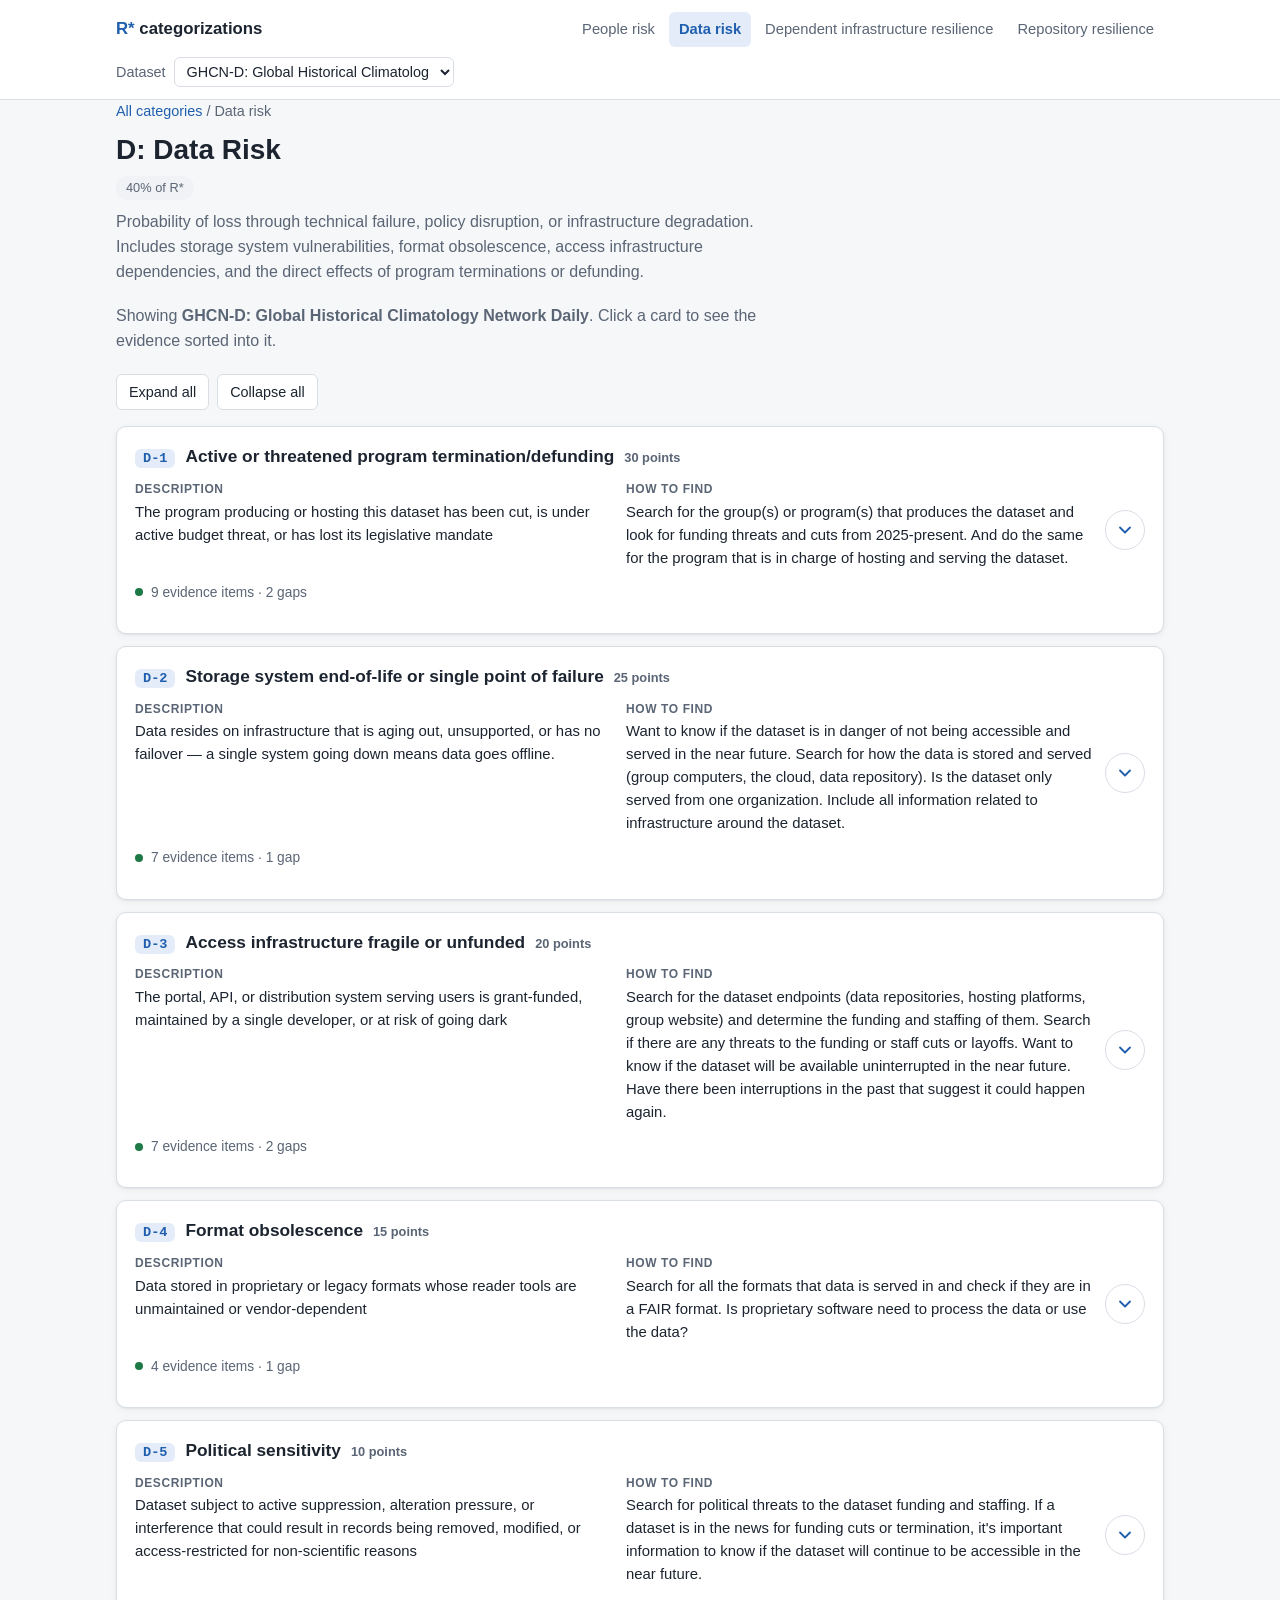
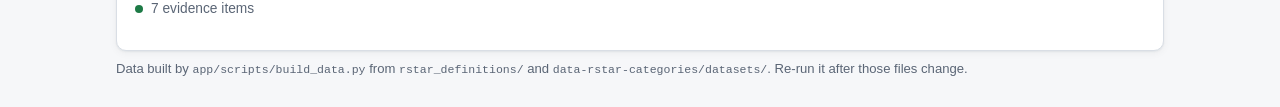
==== app/data-risk.html @ 4d4b2e19 "Add R* categorization viewer in app/ Static site with a landing page and one page per R* category. E" ====
<!doctype html>
<html lang="en">
<head>
  <meta charset="utf-8">
  <meta name="viewport" content="width=device-width, initial-scale=1">
  <title>Data risk · R* categorizations</title>
  <link rel="stylesheet" href="assets/styles.css">
</head>
<body data-page="category" data-category="data_risk">
  <a class="skip-link" href="#main">Skip to content</a>
  <header class="site-header" id="site-header"></header>
  <main id="main" class="container" tabindex="-1">
    <noscript><p class="notice">This page needs JavaScript to show the categorizations.</p></noscript>
  </main>
  <footer class="site-footer container">
    Data built by <code>app/scripts/build_data.py</code> from <code>rstar_definitions/</code> and
    <code>data-rstar-categories/datasets/</code>. Re-run it after those files change.
  </footer>
  <script src="data/rstar-data.js"></script>
  <script src="assets/app.js"></script>
</body>
</html>
---- app/assets/styles.css ----
/* R* categorization viewer. Light and dark themes follow the system setting. */

:root {
  --bg: #f6f7f9;
  --surface: #ffffff;
  --surface-2: #f0f2f5;
  --text: #1c2430;
  --muted: #5a6575;
  --border: #d9dee5;
  --accent: #1f5fae;
  --accent-soft: #e3ecf8;
  --focus: #1f5fae;
  --high: #1d7a46;
  --high-bg: #e2f3e9;
  --moderate: #8a5a00;
  --moderate-bg: #fbf0d9;
  --low: #a23a3a;
  --low-bg: #f9e3e3;
  --empty: #8a94a3;
  --shadow: 0 1px 2px rgba(20, 30, 45, 0.06), 0 2px 8px rgba(20, 30, 45, 0.05);
  --radius: 10px;
  --font: -apple-system, BlinkMacSystemFont, "Segoe UI", Roboto, "Helvetica Neue", Arial, sans-serif;
  --mono: ui-monospace, SFMono-Regular, Menlo, Consolas, monospace;
  color-scheme: light dark;
}

@media (prefers-color-scheme: dark) {
  :root {
    --bg: #12161c;
    --surface: #1b2129;
    --surface-2: #232a34;
    --text: #e6eaf0;
    --muted: #a2acba;
    --border: #333c48;
    --accent: #7fb0ec;
    --accent-soft: #22324a;
    --focus: #9cc3f5;
    --high: #7fd3a0;
    --high-bg: #1d3528;
    --moderate: #f0c470;
    --moderate-bg: #3a2f17;
    --low: #f0a0a0;
    --low-bg: #3e2224;
    --empty: #7d8796;
    --shadow: none;
  }
}

* { box-sizing: border-box; }

html { -webkit-text-size-adjust: 100%; }

body {
  margin: 0;
  background: var(--bg);
  color: var(--text);
  font: 16px/1.55 var(--font);
}

a { color: var(--accent); }
code { font-family: var(--mono); font-size: 0.88em; }

:focus-visible { outline: 3px solid var(--focus); outline-offset: 2px; border-radius: 4px; }

.container { max-width: 1080px; margin: 0 auto; padding: 0 16px; }

.skip-link { position: absolute; left: -999px; top: 8px; background: var(--surface); padding: 8px 12px; z-index: 10; }
.skip-link:focus { left: 8px; }

/* Header ------------------------------------------------------------ */
.site-header { background: var(--surface); border-bottom: 1px solid var(--border); }
.site-header .container { display: flex; flex-wrap: wrap; align-items: center; gap: 10px 20px; padding-top: 12px; padding-bottom: 12px; }
.brand { font-weight: 700; font-size: 1.05rem; color: var(--text); text-decoration: none; margin-right: auto; }
.brand span { color: var(--accent); }
.cat-nav { display: flex; flex-wrap: wrap; gap: 4px; }
.cat-nav a { text-decoration: none; color: var(--muted); padding: 6px 10px; border-radius: 6px; font-size: 0.92rem; }
.cat-nav a:hover { background: var(--surface-2); color: var(--text); }
.cat-nav a[aria-current="page"] { background: var(--accent-soft); color: var(--accent); font-weight: 600; }
.dataset-picker { display: flex; align-items: center; gap: 8px; font-size: 0.9rem; color: var(--muted); }
.dataset-picker select { font: inherit; color: var(--text); background: var(--surface); border: 1px solid var(--border); border-radius: 6px; padding: 5px 8px; max-width: 280px; }

main { padding-top: 24px; padding-bottom: 32px; }
main:focus { outline: none; }

h1 { font-size: 1.75rem; line-height: 1.25; margin: 0 0 8px; }
h2 { font-size: 1.2rem; margin: 0 0 8px; }
.lede { color: var(--muted); max-width: 72ch; margin: 0 0 20px; }

.notice { background: var(--moderate-bg); color: var(--text); border: 1px solid var(--border); padding: 12px 16px; border-radius: var(--radius); }

.breadcrumb { font-size: 0.9rem; margin-bottom: 10px; color: var(--muted); }
.breadcrumb a { text-decoration: none; }

/* Dataset strip ------------------------------------------------------ */
.dataset-strip { background: var(--surface); border: 1px solid var(--border); border-radius: var(--radius); padding: 14px 18px; margin-bottom: 24px; box-shadow: var(--shadow); }
.dataset-strip h2 { margin-bottom: 6px; }
.dataset-strip dl { display: grid; grid-template-columns: repeat(auto-fit, minmax(200px, 1fr)); gap: 8px 20px; margin: 0; }
.dataset-strip dt { font-size: 0.78rem; text-transform: uppercase; letter-spacing: 0.04em; color: var(--muted); }
.dataset-strip dd { margin: 0; font-size: 0.93rem; }

/* Landing: category grid --------------------------------------------- */
.cat-grid { display: grid; grid-template-columns: repeat(auto-fit, minmax(300px, 1fr)); gap: 16px; }
.cat-card { display: flex; flex-direction: column; background: var(--surface); border: 1px solid var(--border); border-radius: var(--radius); padding: 18px; box-shadow: var(--shadow); }
.cat-card h2 a { color: var(--text); text-decoration: none; }
.cat-card h2 a:hover { color: var(--accent); }
.cat-card p { margin: 0 0 14px; color: var(--muted); font-size: 0.94rem; }
.weight { display: inline-block; font-size: 0.8rem; color: var(--muted); background: var(--surface-2); border-radius: 999px; padding: 2px 10px; margin-bottom: 10px; }
.chips { display: flex; flex-wrap: wrap; gap: 6px; margin: auto 0 14px; padding: 0; list-style: none; }
.chip { display: inline-flex; align-items: center; gap: 6px; font: 600 0.8rem var(--mono); text-decoration: none; color: var(--text); border: 1px solid var(--border); border-radius: 6px; padding: 3px 8px; background: var(--surface-2); }
.chip:hover { border-color: var(--accent); }
.dot { width: 8px; height: 8px; border-radius: 50%; display: inline-block; flex: none; }
.dot.filled { background: var(--high); }
.dot.thin { background: var(--moderate); }
.dot.empty { background: transparent; border: 1.5px solid var(--empty); }
.dot.none { background: var(--empty); opacity: 0.4; }
.cat-link { align-self: flex-start; font-weight: 600; text-decoration: none; }
.cat-link:hover { text-decoration: underline; }
.legend { display: flex; flex-wrap: wrap; gap: 14px; font-size: 0.85rem; color: var(--muted); margin: 18px 0 0; }
.legend span { display: inline-flex; align-items: center; gap: 6px; }

/* Category page ------------------------------------------------------- */
.toolbar { display: flex; flex-wrap: wrap; gap: 8px; align-items: center; margin: 0 0 16px; }
.btn { font: inherit; font-size: 0.9rem; color: var(--text); background: var(--surface); border: 1px solid var(--border); border-radius: 6px; padding: 6px 12px; cursor: pointer; }
.btn:hover { border-color: var(--accent); color: var(--accent); }

.sub-list { display: flex; flex-direction: column; gap: 12px; margin: 0; padding: 0; list-style: none; }
.sub-card { background: var(--surface); border: 1px solid var(--border); border-radius: var(--radius); box-shadow: var(--shadow); scroll-margin-top: 16px; }
.sub-card.is-open { border-color: var(--accent); }

.sub-head { display: grid; grid-template-columns: 1fr auto; gap: 12px; padding: 16px 18px; cursor: pointer; }
.sub-head:hover { background: var(--surface-2); border-radius: var(--radius); }
.sub-card.is-open .sub-head:hover { border-radius: var(--radius) var(--radius) 0 0; }
.sub-titleline { display: flex; flex-wrap: wrap; align-items: baseline; gap: 6px 10px; margin: 0 0 10px; font-size: 1.08rem; }
.sub-id { font: 700 0.85rem var(--mono); color: var(--accent); background: var(--accent-soft); border-radius: 6px; padding: 2px 8px; }
.sub-title { font-weight: 650; }
.points { font-size: 0.8rem; color: var(--muted); }
.sub-text { display: grid; grid-template-columns: 1fr 1fr; gap: 14px 24px; }
.sub-text h3 { margin: 0 0 2px; font-size: 0.75rem; text-transform: uppercase; letter-spacing: 0.05em; color: var(--muted); }
.sub-text p { margin: 0; font-size: 0.93rem; }
.coverage { display: flex; align-items: center; gap: 8px; margin-top: 12px; font-size: 0.86rem; color: var(--muted); }

.toggle { align-self: center; display: inline-flex; align-items: center; justify-content: center; width: 40px; height: 40px; border-radius: 50%; border: 1px solid var(--border); background: var(--surface); color: var(--accent); cursor: pointer; }
.toggle:hover { background: var(--accent-soft); }
.toggle svg { width: 20px; height: 20px; transition: transform 0.2s ease; }
.toggle[aria-expanded="true"] svg { transform: rotate(180deg); }

/* Panel with the categorization HTML -------------------------------- */
.sub-panel { border-top: 1px solid var(--border); padding: 14px 18px 18px; background: var(--surface); border-radius: 0 0 var(--radius) var(--radius); }
.sub-panel h3 { margin: 10px 0 8px; font-size: 0.85rem; text-transform: uppercase; letter-spacing: 0.05em; color: var(--muted); }
.sub-panel h3:first-child { margin-top: 0; }
.sub-panel ul { margin: 0; padding-left: 0; list-style: none; }
.sub-panel ul.evidence li { position: relative; padding: 10px 12px 10px 14px; margin-bottom: 8px; background: var(--surface-2); border-radius: 8px; border-left: 4px solid var(--border); max-width: 90ch; }
.sub-panel ul.evidence li[data-confidence="high"] { border-left-color: var(--high); }
.sub-panel ul.evidence li[data-confidence="moderate"] { border-left-color: var(--moderate); }
.sub-panel ul.evidence li[data-confidence="low"] { border-left-color: var(--low); }
.sub-panel ul.gaps li { padding: 4px 0 4px 22px; position: relative; max-width: 90ch; color: var(--muted); }
.sub-panel ul.gaps li::before { content: "?"; position: absolute; left: 0; top: 4px; width: 16px; height: 16px; border-radius: 50%; border: 1.5px solid var(--empty); font: 700 0.7rem/13px var(--font); text-align: center; color: var(--empty); }
.item-meta { display: flex; flex-wrap: wrap; gap: 6px; margin-top: 6px; }
.badge { font-size: 0.74rem; font-weight: 600; border-radius: 999px; padding: 1px 8px; }
.badge.high { color: var(--high); background: var(--high-bg); }
.badge.moderate { color: var(--moderate); background: var(--moderate-bg); }
.badge.low { color: var(--low); background: var(--low-bg); }
.src-tag { font: 0.74rem var(--mono); color: var(--muted); border: 1px solid var(--border); border-radius: 999px; padding: 0 8px; }
.panel-empty { margin: 0; color: var(--muted); font-style: italic; }

.site-footer { color: var(--muted); font-size: 0.82rem; padding-top: 8px; padding-bottom: 28px; }

@media (max-width: 700px) {
  h1 { font-size: 1.45rem; }
  .sub-text { grid-template-columns: 1fr; }
  .sub-head { padding: 14px; }
  .toggle { align-self: start; }
  .sub-panel { padding: 12px 14px 16px; }
  .brand { margin-right: 0; width: 100%; }
}

@media (prefers-reduced-motion: reduce) {
  .toggle svg { transition: none; }
}

.sr-only { position: absolute; width: 1px; height: 1px; padding: 0; margin: -1px; overflow: hidden; clip: rect(0 0 0 0); white-space: nowrap; border: 0; }
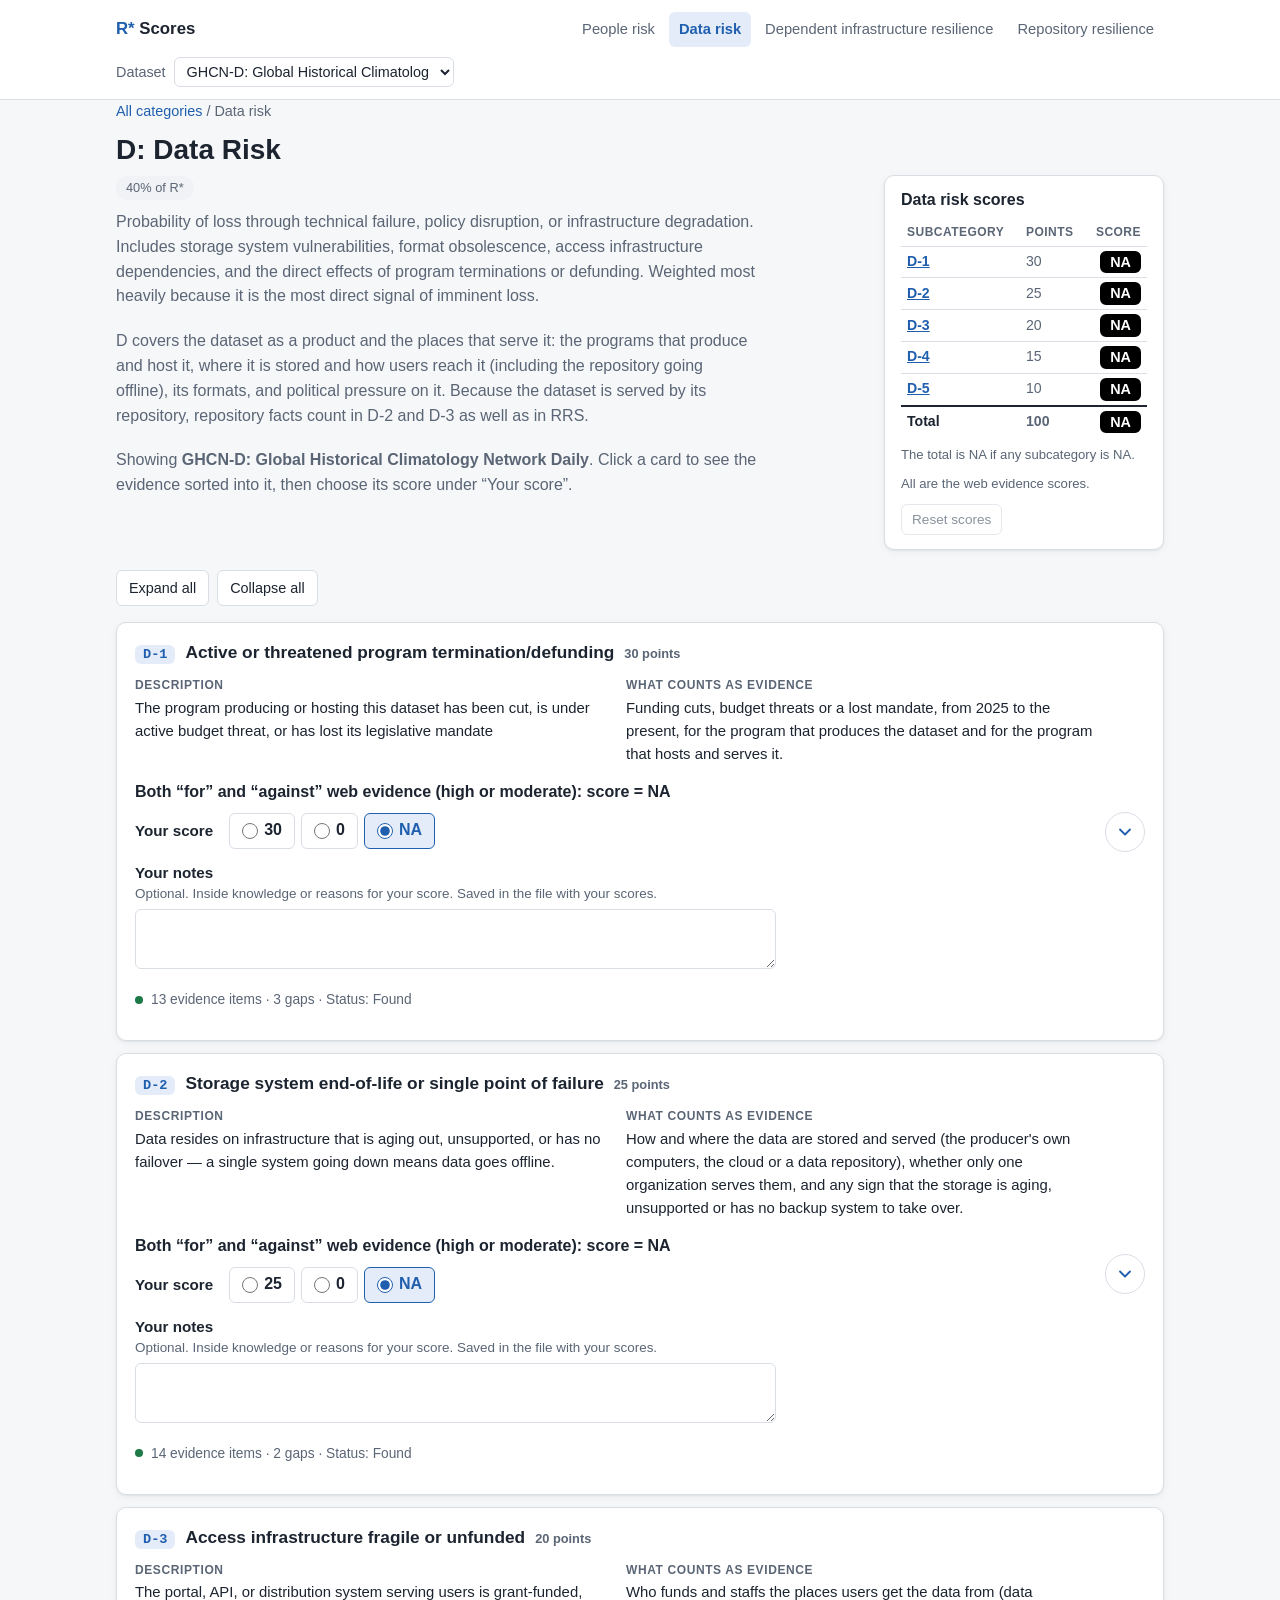
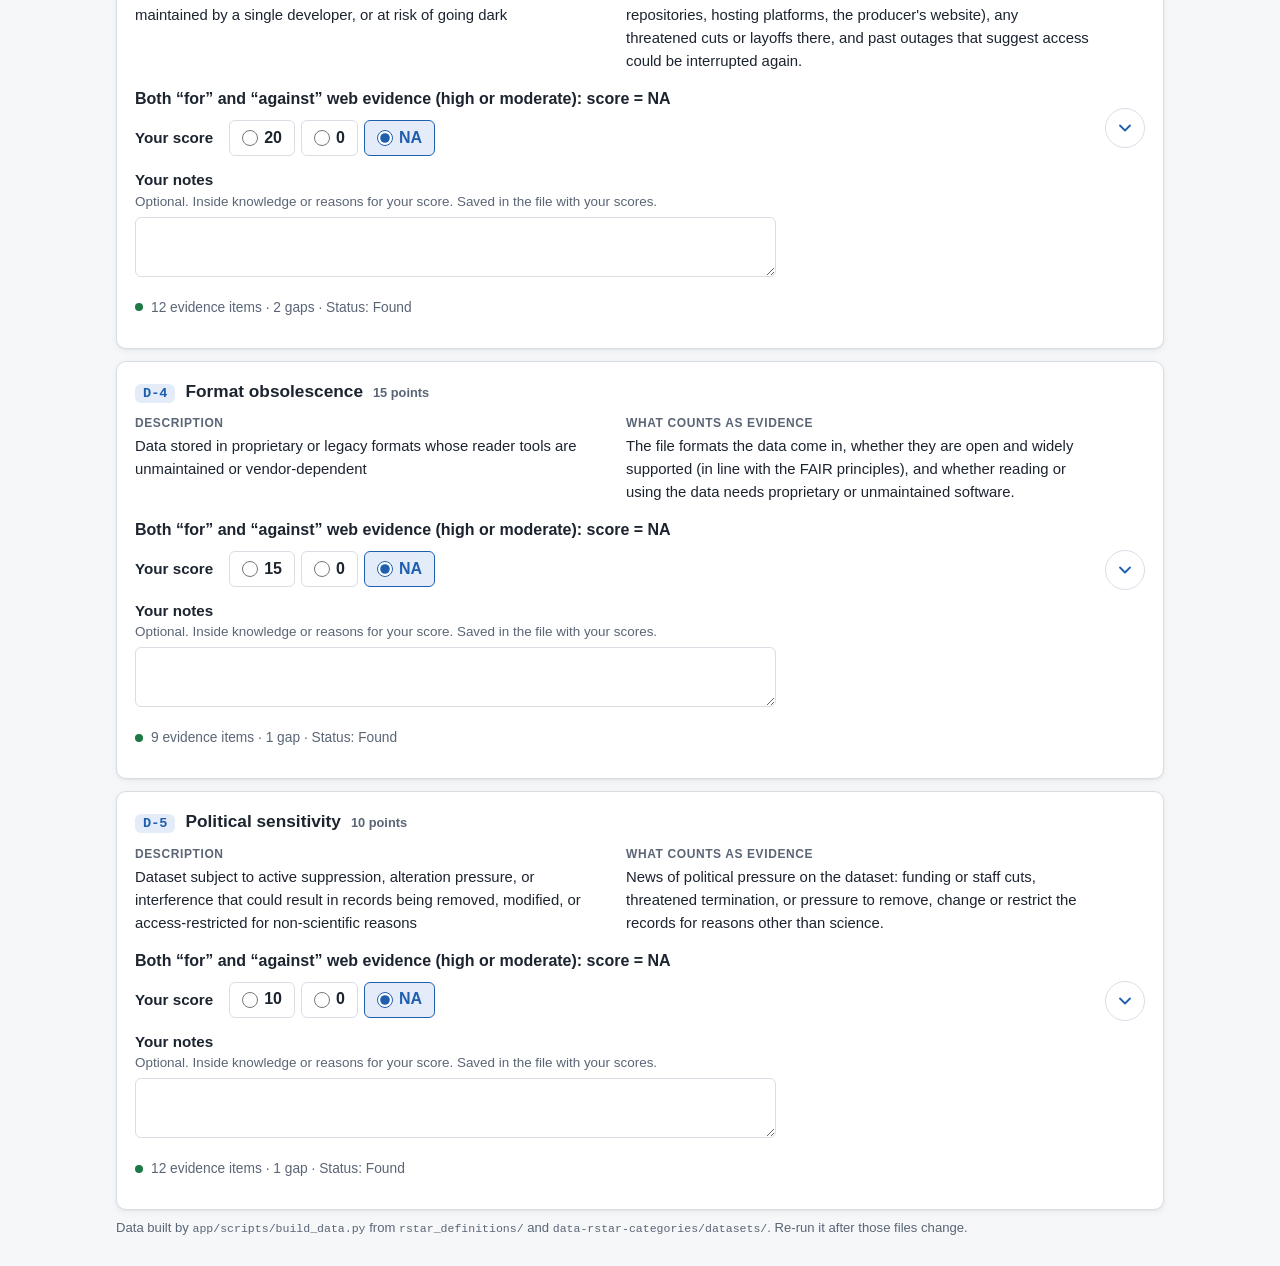
==== commit 021a35a9: "Rename the site R* Scores and give each page its own reset The site title, header and page titles re" ====
--- a/app/data-risk.html
+++ b/app/data-risk.html
@@ -3,14 +3,14 @@
 <head>
   <meta charset="utf-8">
   <meta name="viewport" content="width=device-width, initial-scale=1">
-  <title>Data risk · R* categorizations</title>
+  <title>Data risk · R* Scores</title>
   <link rel="stylesheet" href="assets/styles.css">
 </head>
 <body data-page="category" data-category="data_risk">
   <a class="skip-link" href="#main">Skip to content</a>
   <header class="site-header" id="site-header"></header>
   <main id="main" class="container" tabindex="-1">
-    <noscript><p class="notice">This page needs JavaScript to show the categorizations.</p></noscript>
+    <noscript><p class="notice">This page needs JavaScript to show the R* scores.</p></noscript>
   </main>
   <footer class="site-footer container">
     Data built by <code>app/scripts/build_data.py</code> from <code>rstar_definitions/</code> and
--- a/app/assets/styles.css
+++ b/app/assets/styles.css
@@ -17,6 +17,14 @@
   --low: #a23a3a;
   --low-bg: #f9e3e3;
   --empty: #8a94a3;
+  --evidence-bg: #f6faff;
+  --against: #6b3fa0;
+  --against-bg: #efe7f8;
+  --na-bg: #000000;
+  --na-text: #ffffff;
+  --na-border: #000000;
+  --score-bg: #1f5fae;
+  --score-text: #ffffff;
   --shadow: 0 1px 2px rgba(20, 30, 45, 0.06), 0 2px 8px rgba(20, 30, 45, 0.05);
   --radius: 10px;
   --font: -apple-system, BlinkMacSystemFont, "Segoe UI", Roboto, "Helvetica Neue", Arial, sans-serif;
@@ -42,6 +50,14 @@
     --low: #f0a0a0;
     --low-bg: #3e2224;
     --empty: #7d8796;
+    --evidence-bg: #1e2633;
+    --against: #c9a8f0;
+    --against-bg: #2f2540;
+    --na-bg: #000000;
+    --na-text: #ffffff;
+    --na-border: #e6eaf0;
+    --score-bg: #7fb0ec;
+    --score-text: #0b1420;
     --shadow: none;
   }
 }
@@ -149,7 +165,7 @@
 .sub-panel h3 { margin: 10px 0 8px; font-size: 0.85rem; text-transform: uppercase; letter-spacing: 0.05em; color: var(--muted); }
 .sub-panel h3:first-child { margin-top: 0; }
 .sub-panel ul { margin: 0; padding-left: 0; list-style: none; }
-.sub-panel ul.evidence li { position: relative; padding: 10px 12px 10px 14px; margin-bottom: 8px; background: var(--surface-2); border-radius: 8px; border-left: 4px solid var(--border); max-width: 90ch; }
+.sub-panel ul.evidence li { position: relative; padding: 10px 12px 10px 14px; margin-bottom: 8px; background: var(--evidence-bg); border-radius: 8px; border-left: 4px solid var(--border); max-width: 90ch; }
 .sub-panel ul.evidence li[data-confidence="high"] { border-left-color: var(--high); }
 .sub-panel ul.evidence li[data-confidence="moderate"] { border-left-color: var(--moderate); }
 .sub-panel ul.evidence li[data-confidence="low"] { border-left-color: var(--low); }
@@ -160,22 +176,124 @@
 .badge.high { color: var(--high); background: var(--high-bg); }
 .badge.moderate { color: var(--moderate); background: var(--moderate-bg); }
 .badge.low { color: var(--low); background: var(--low-bg); }
-.src-tag { font: 0.74rem var(--mono); color: var(--muted); border: 1px solid var(--border); border-radius: 999px; padding: 0 8px; }
+.stance { font-size: 0.74rem; font-weight: 700; border-radius: 999px; padding: 0 8px; border: 1px solid currentColor; }
+.stance.for { color: var(--accent); background: var(--accent-soft); }
+.stance.against { color: var(--against); background: var(--against-bg); }
+.stance.context { color: var(--muted); background: var(--surface-2); }
+.stance-summary { margin: 0 0 8px; font-size: 0.85rem; color: var(--muted); max-width: 90ch; }
 .panel-empty { margin: 0; color: var(--muted); font-style: italic; }
+
+/* Key: tags and scoring ------------------------------------------- */
+.key { background: var(--surface); border: 1px solid var(--border); border-radius: var(--radius); padding: 14px 18px; margin-bottom: 24px; box-shadow: var(--shadow); }
+.key-grid { display: grid; grid-template-columns: 3fr 2fr; gap: 16px 24px; align-items: start; }
+.key-table, .score-table { width: 100%; border-collapse: collapse; font-size: 0.88rem; }
+.key-table caption, .score-table caption { text-align: left; font-weight: 650; margin-bottom: 6px; }
+.key-table th, .key-table td, .score-table th, .score-table td { text-align: left; vertical-align: top; padding: 6px 8px; border-top: 1px solid var(--border); }
+.key-table thead th, .score-table thead th { font-size: 0.75rem; text-transform: uppercase; letter-spacing: 0.04em; color: var(--muted); border-top: none; }
+.key-table tbody th { font-weight: 650; white-space: nowrap; }
+.key-note { margin: 12px 0 0; font-size: 0.88rem; color: var(--muted); max-width: 90ch; }
+
+.same-org { margin: 12px 0 0; padding: 8px 12px; border-left: 4px solid var(--accent); background: var(--accent-soft); border-radius: 6px; font-size: 0.95rem; }
+
+/* Scores ------------------------------------------------------------ */
+.score-value { display: inline-block; min-width: 2.6em; text-align: center; font: 700 1.25rem/1.3 var(--font); border-radius: 6px; padding: 2px 10px; border: 2px solid transparent; }
+.score-value.num { background: var(--score-bg); color: var(--score-text); }
+.score-value.na { background: var(--na-bg); color: var(--na-text); border-color: var(--na-border); }
+.score-value.big { font-size: 1.75rem; }
+.score-value.small { font-size: 0.9rem; min-width: 2.4em; padding: 0 8px; }
+.score-panel { background: var(--surface); border: 1px solid var(--border); border-radius: var(--radius); padding: 14px 18px; margin-bottom: 24px; box-shadow: var(--shadow); }
+.score-intro { margin: 0 0 12px; color: var(--muted); font-size: 0.93rem; }
+.score-row { display: grid; grid-template-columns: repeat(auto-fit, minmax(min(100%, 160px), 1fr)); gap: 12px; margin-bottom: 12px; }
+.score-tile { display: flex; flex-direction: column; align-items: flex-start; gap: 6px; padding: 10px 12px; border: 1px solid var(--border); border-radius: 8px; background: var(--surface-2); }
+.score-tile.total { border-color: var(--text); }
+.score-label { font-weight: 650; font-size: 0.92rem; }
+.score-note { font-size: 0.8rem; color: var(--muted); }
+.details-toggle { display: inline-flex; align-items: center; gap: 8px; font: inherit; font-weight: 600; color: var(--accent); background: var(--surface); border: 1px solid var(--border); border-radius: 6px; padding: 6px 12px; cursor: pointer; }
+.details-toggle:hover { background: var(--accent-soft); }
+.score-actions { display: flex; flex-wrap: wrap; align-items: center; gap: 8px; }
+.score-actions .btn { padding: 6px 12px; font-size: 1rem; }
+.details-toggle svg { width: 18px; height: 18px; transition: transform 0.2s ease; }
+.details-toggle[aria-expanded="true"] svg { transform: rotate(180deg); }
+.score-details { display: grid; grid-template-columns: repeat(auto-fit, minmax(min(100%, 440px), 1fr)); gap: 16px 24px; margin-top: 14px; }
+.score-details > table { min-width: 0; }
+.score-details[hidden] { display: none; }
+.score-table td:nth-child(3) { white-space: nowrap; }
+
+.score-why { margin: 14px 0 0; font-size: 1rem; font-weight: 600; color: var(--text); max-width: 72ch; }
+.repo-line { margin: 8px 0 0; font-size: 0.88rem; }
+.repo-tag { font-size: 0.74rem; color: var(--text); border: 1px solid var(--border); background: var(--surface-2); border-radius: 999px; padding: 0 8px; }
+.gap-status { font-size: 0.74rem; font-weight: 600; color: var(--text); border: 1px solid var(--border); border-radius: 999px; padding: 0 8px; white-space: nowrap; }
+.gap-status.not-public { border-color: var(--moderate); color: var(--moderate); }
+.gap-status.not-searched { border-style: dashed; }
+
+/* Your score: radio choices on each card ---------------------------- */
+.score-choice { display: flex; flex-wrap: wrap; align-items: center; gap: 6px 12px; margin: 8px 0 0; padding: 0; border: 0; min-width: 0; cursor: default; }
+.score-choice legend { float: left; margin-right: 4px; padding: 0; font-size: 0.95rem; font-weight: 600; }
+.choices { display: flex; flex-wrap: wrap; gap: 6px; }
+.choice { display: inline-flex; align-items: center; gap: 6px; min-height: 36px; padding: 4px 12px; border: 1px solid var(--border); border-radius: 6px; background: var(--surface); font-weight: 600; cursor: pointer; }
+.choice:hover { border-color: var(--accent); }
+.choice input { margin: 0; width: 16px; height: 16px; accent-color: var(--accent); }
+.choice:has(input:checked) { border-color: var(--accent); background: var(--accent-soft); color: var(--accent); }
+.choice:has(input:focus-visible) { outline: 3px solid var(--focus); outline-offset: 2px; }
+.choice input:focus-visible { outline: none; }
+
+/* Your notes on each card ------------------------------------------- */
+.notes { margin: 12px 0 0; max-width: 72ch; cursor: default; }
+.notes label { display: block; font-size: 0.95rem; font-weight: 600; }
+.notes-hint { margin: 0 0 4px; font-size: 0.84rem; color: var(--muted); }
+.notes-input, .field input, .field select { width: 100%; font: inherit; font-size: 0.93rem; color: var(--text); background: var(--surface); border: 1px solid var(--border); border-radius: 6px; padding: 6px 8px; }
+.notes-input { resize: vertical; min-height: 3.2em; }
+.notes-input:focus, .field input:focus, .field select:focus { border-color: var(--accent); }
+
+/* Save your scores (landing page) ----------------------------------- */
+.save-panel { margin-top: 16px; padding-top: 14px; border-top: 1px solid var(--border); }
+.save-panel h3 { font-size: 1.05rem; margin: 0 0 4px; }
+.save-fields { display: grid; grid-template-columns: repeat(auto-fit, minmax(min(100%, 220px), 1fr)); gap: 10px 16px; margin: 8px 0; }
+.field label { display: block; font-size: 0.86rem; font-weight: 600; margin-bottom: 2px; }
+.field input[aria-invalid="true"] { border-color: var(--low); }
+.field-error { margin: 0 0 8px; color: var(--low); font-size: 0.88rem; font-weight: 600; }
+.na-note { margin: 0 0 10px; padding: 8px 12px; border-left: 4px solid var(--na-border); background: var(--surface-2); border-radius: 6px; font-size: 0.9rem; max-width: 90ch; }
+.save-actions { display: flex; flex-wrap: wrap; align-items: center; gap: 8px 16px; }
+.save-last { margin: 0; font-size: 0.88rem; color: var(--muted); }
+.save-status { margin: 8px 0 0; font-size: 0.9rem; font-weight: 600; }
+.save-status:empty { display: none; }
+.btn.primary { background: var(--accent); border-color: var(--accent); color: var(--score-text); font-weight: 600; }
+.btn.primary:hover { filter: brightness(1.1); color: var(--score-text); }
+
+/* Category page: description beside the category's scores ----------- */
+.cat-intro { display: grid; grid-template-columns: minmax(0, 1fr) 280px; gap: 16px 32px; align-items: start; margin-bottom: 20px; }
+.cat-intro.no-scores { grid-template-columns: minmax(0, 1fr); }
+.cat-intro .lede:last-child { margin-bottom: 0; }
+.cat-scores { background: var(--surface); border: 1px solid var(--border); border-radius: var(--radius); padding: 12px 16px 14px; box-shadow: var(--shadow); }
+.cat-scores h2 { font-size: 1rem; margin-bottom: 6px; }
+.score-table.compact th, .score-table.compact td { padding: 4px 6px; vertical-align: middle; }
+.score-table.compact td:nth-child(2) { color: var(--muted); }
+.score-table.compact td:last-child, .score-table.compact th:last-child { text-align: right; }
+.score-table tfoot th, .score-table tfoot td { border-top: 2px solid var(--text); font-weight: 700; }
+.cat-scores-note { margin: 8px 0 0; font-size: 0.82rem; color: var(--muted); }
+.btn.small { margin-top: 10px; font-size: 0.85rem; padding: 4px 10px; }
+.btn:disabled { color: var(--muted); border-color: var(--border); cursor: not-allowed; opacity: 0.7; }
+.changed-count { font-weight: 600; color: var(--text); }
 
 .site-footer { color: var(--muted); font-size: 0.82rem; padding-top: 8px; padding-bottom: 28px; }
 
 @media (max-width: 700px) {
   h1 { font-size: 1.45rem; }
   .sub-text { grid-template-columns: 1fr; }
+  .cat-intro { grid-template-columns: minmax(0, 1fr); }
   .sub-head { padding: 14px; }
   .toggle { align-self: start; }
   .sub-panel { padding: 12px 14px 16px; }
   .brand { margin-right: 0; width: 100%; }
+  .key-grid { grid-template-columns: 1fr; }
+  .score-panel, .key { padding: 12px; }
+  .score-table th, .score-table td { padding: 6px 4px; }
+  .score-table thead th { letter-spacing: 0; text-transform: none; }
+  .key-table tbody th { white-space: normal; }
 }
 
 @media (prefers-reduced-motion: reduce) {
-  .toggle svg { transition: none; }
+  .toggle svg, .details-toggle svg { transition: none; }
 }
 
 .sr-only { position: absolute; width: 1px; height: 1px; padding: 0; margin: -1px; overflow: hidden; clip: rect(0 0 0 0); white-space: nowrap; border: 0; }
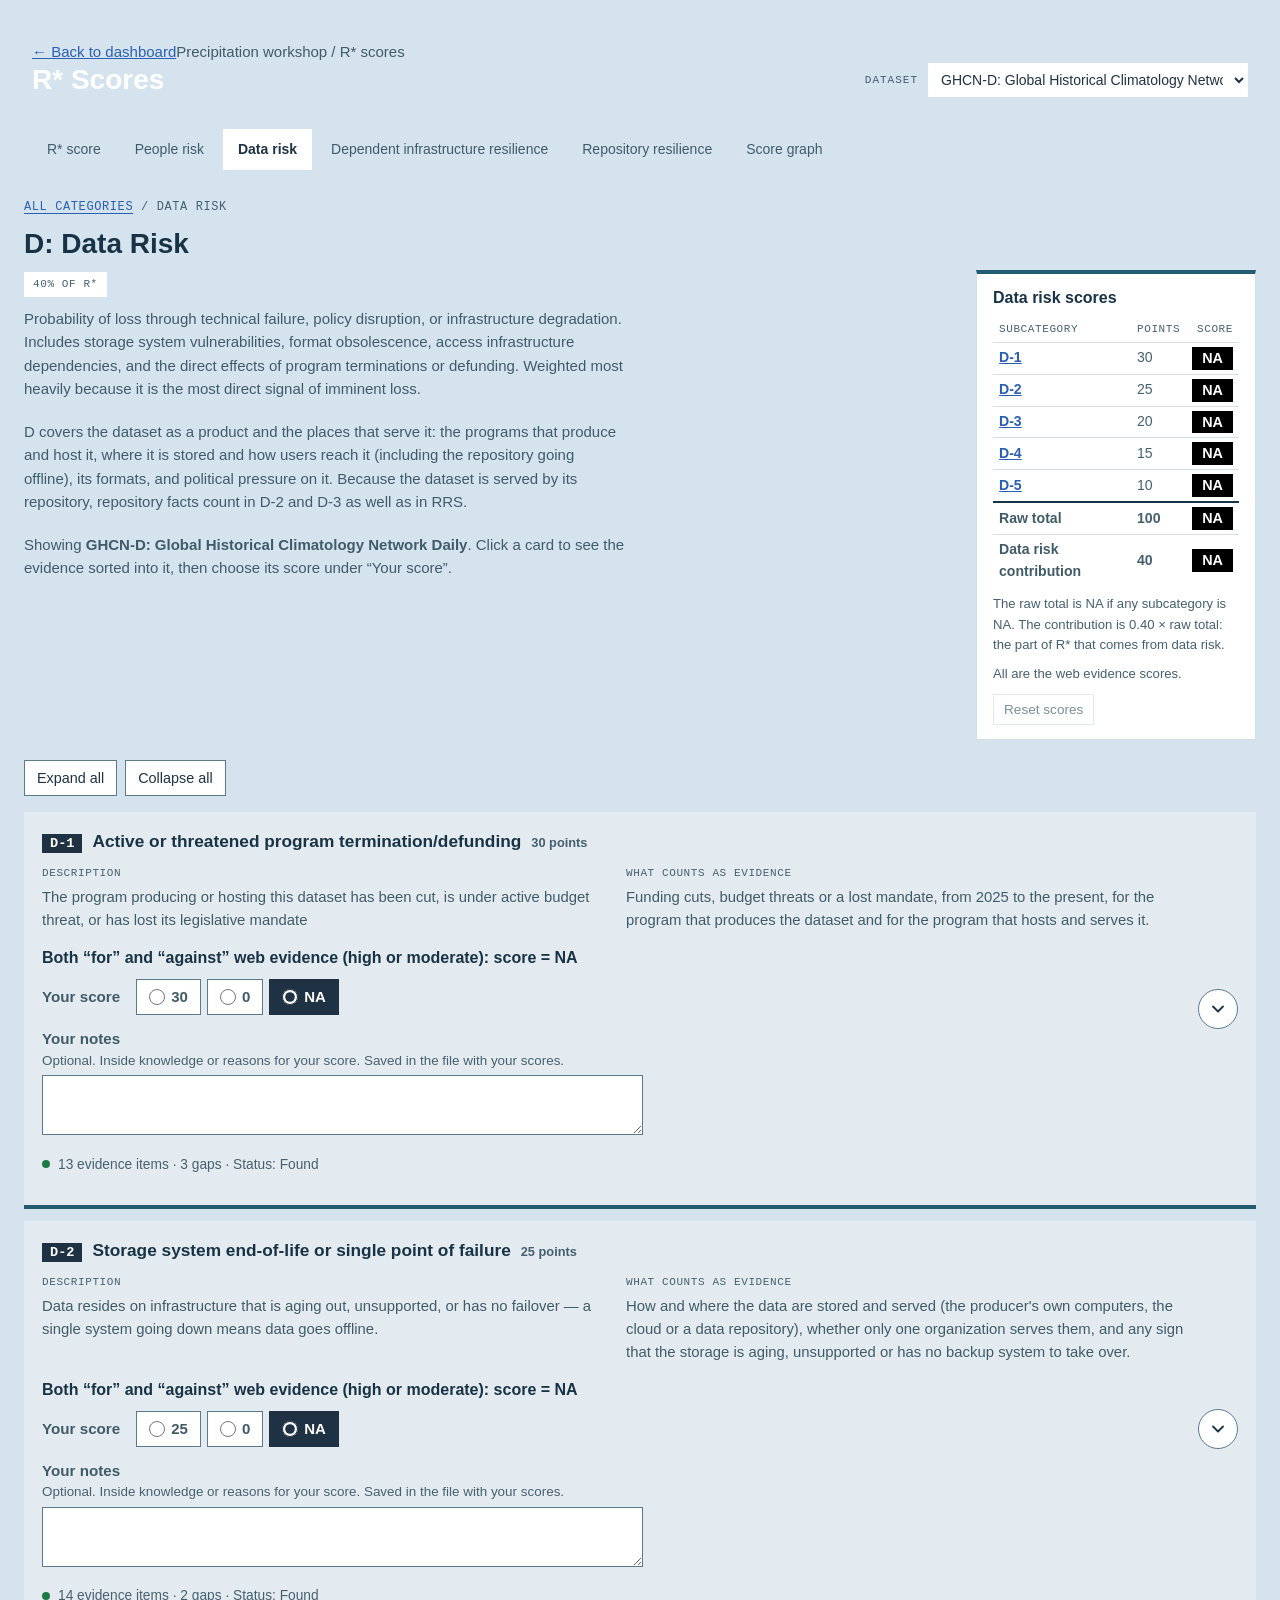
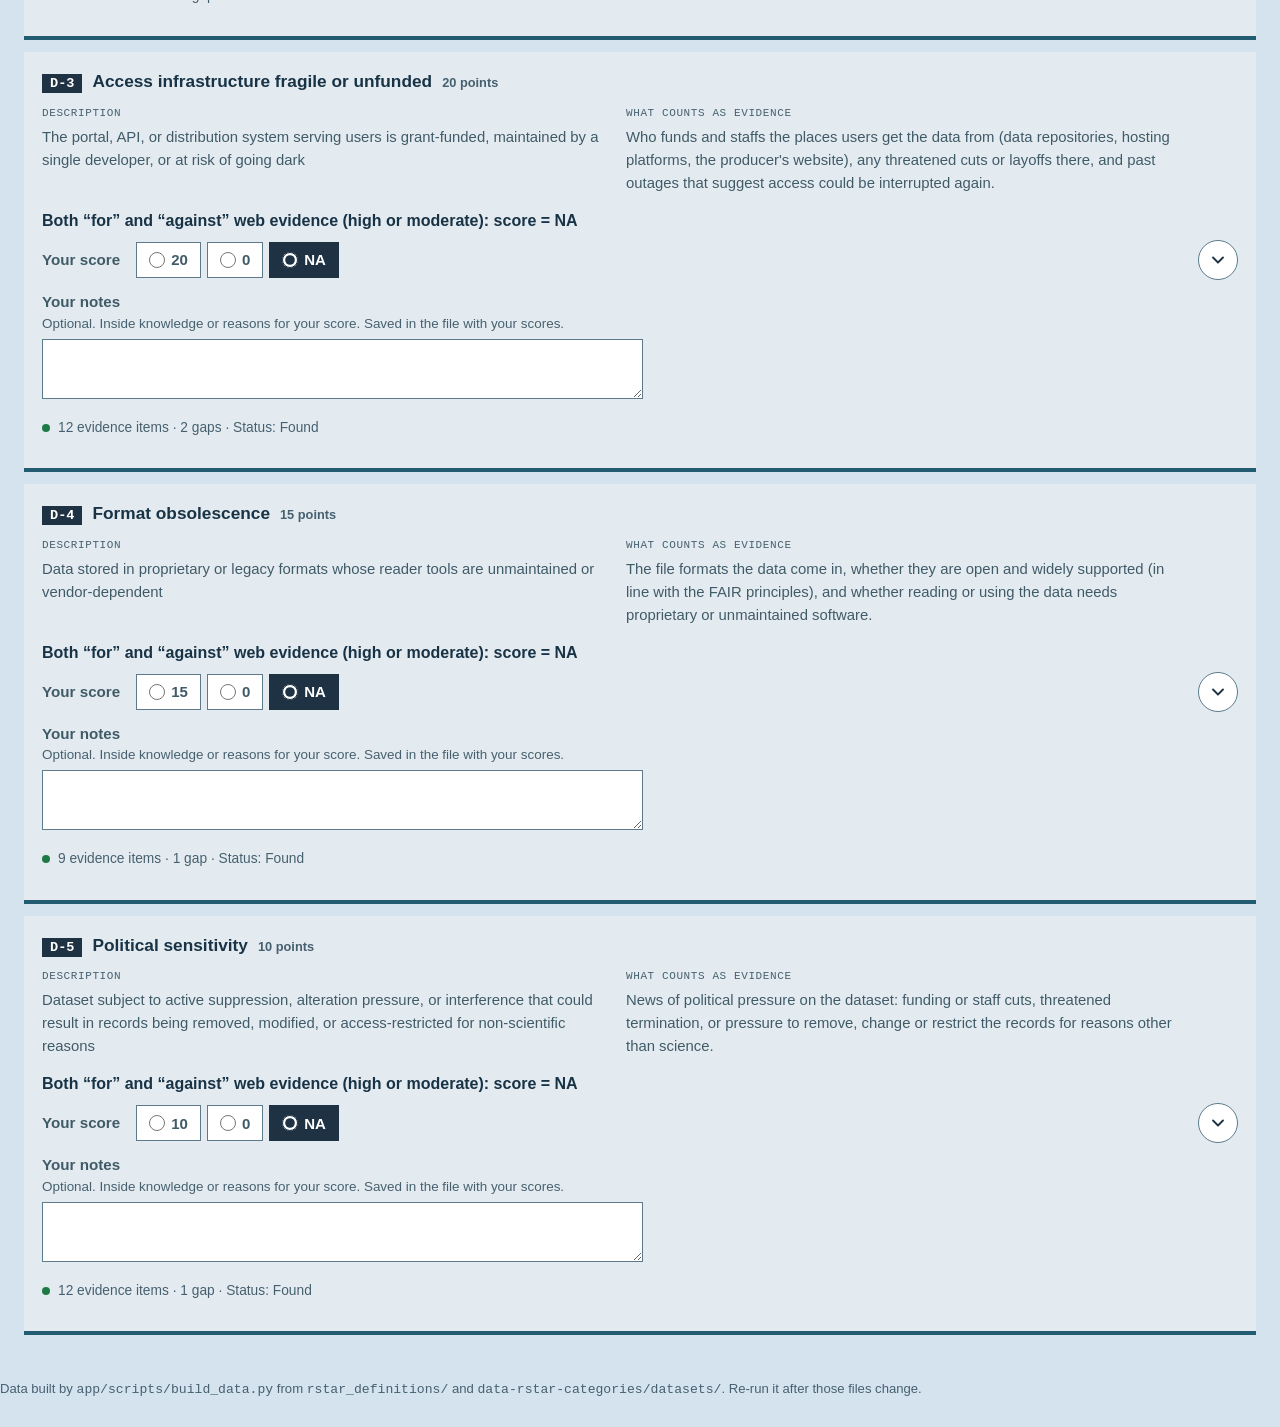
==== commit 4f285ff8: "Give the R* pages the dashboard's styling The score page, category pages and score graph now load th" ====
--- a/app/data-risk.html
+++ b/app/data-risk.html
@@ -4,18 +4,21 @@
   <meta charset="utf-8">
   <meta name="viewport" content="width=device-width, initial-scale=1">
   <title>Data risk · R* Scores</title>
+  <link rel="stylesheet" href="assets/dashboard/dashboard.css">
   <link rel="stylesheet" href="assets/styles.css">
 </head>
 <body data-page="category" data-category="data_risk">
   <a class="skip-link" href="#main">Skip to content</a>
-  <header class="site-header" id="site-header"></header>
-  <main id="main" class="container" tabindex="-1">
+  <div class="dashboard">
+  <header class="site-header dashboard-header" id="site-header"></header>
+  <main id="main" class="content-panel rstar-main" tabindex="-1">
     <noscript><p class="notice">This page needs JavaScript to show the R* scores.</p></noscript>
   </main>
-  <footer class="site-footer container">
+  <footer class="site-footer dashboard-footer">
     Data built by <code>app/scripts/build_data.py</code> from <code>rstar_definitions/</code> and
     <code>data-rstar-categories/datasets/</code>. Re-run it after those files change.
   </footer>
+  </div>
   <script src="data/rstar-data.js"></script>
   <script src="assets/app.js"></script>
 </body>
--- a/app/assets/styles.css
+++ b/app/assets/styles.css
@@ -1,15 +1,24 @@
-/* R* categorization viewer. Light and dark themes follow the system setting. */
+/* R* pages (scores.html, the category pages, graph.html). They load assets/dashboard/dashboard.css first, for the
+   dashboard's frame (navy .dashboard, .dashboard-header band, white .content-panel, footer) and IBM Plex fonts, and
+   this file then styles their own parts in the dashboard's colours. Light only, like the dashboard (2026-11-24). */
 
 :root {
-  --bg: #f6f7f9;
-  --surface: #ffffff;
-  --surface-2: #f0f2f5;
-  --text: #1c2430;
-  --muted: #5a6575;
-  --border: #d9dee5;
-  --accent: #1f5fae;
-  --accent-soft: #e3ecf8;
-  --focus: #1f5fae;
+  --bg: #D5E3EF;            /* the dashboard's page colour */
+  --surface: #FFFFFF;
+  --surface-2: #EDF3F5;     /* dashboard --panel-bg */
+  --card: #E4EBF0;          /* dashboard card, hover/open header and the 4px rule under each card */
+  --card-hover: #CAD8E3;
+  --card-rule: #235C70;
+  --text: #183346;          /* headings and strong text (dashboard --heading-text) */
+  --body: #405B68;          /* body text, 6.8:1 on white */
+  --muted: #46606F;         /* 6.4:1 on white, 4.57:1 on --card-hover */
+  --border: #D5E0E4;        /* dividers */
+  --control-border: #5C7A8C;/* edges of inputs and buttons: 4.5:1 on white */
+  --accent: #1F3244;        /* dashboard deep ocean: selected and active things */
+  --accent-soft: #E3EDF0;   /* dashboard ice blue */
+  --link: #2B5FB4;          /* 6:1 on white */
+  --link-hover: #1D4785;
+  --focus: #2A5367;
   --high: #1d7a46;
   --high-bg: #e2f3e9;
   --moderate: #8a5a00;
@@ -17,49 +26,37 @@
   --low: #a23a3a;
   --low-bg: #f9e3e3;
   --empty: #8a94a3;
-  --evidence-bg: #f6faff;
-  --against: #6b3fa0;
-  --against-bg: #efe7f8;
+  /* Confidence badges and evidence borders: purple high, amber moderate, blue low. Not green or red, which mean
+     "for" and "against" (user's choice, 2026-11-24). Badge text 6.1:1 (purple) and 5.3:1 (blue) on its tint. */
+  --conf-high: #6b3fa0;
+  --conf-high-bg: #efe7f8;
+  --conf-low: #1f5fae;
+  --conf-low-bg: #e3ecf8;
+  --evidence-bg: #F4F7F9;
   --na-bg: #000000;
   --na-text: #ffffff;
   --na-border: #000000;
-  --score-bg: #1f5fae;
+  --score-bg: #2B5FB4;      /* white text 6:1; blue, so a score never looks like a black NA */
   --score-text: #ffffff;
-  --shadow: 0 1px 2px rgba(20, 30, 45, 0.06), 0 2px 8px rgba(20, 30, 45, 0.05);
-  --radius: 10px;
-  --font: -apple-system, BlinkMacSystemFont, "Segoe UI", Roboto, "Helvetica Neue", Arial, sans-serif;
-  --mono: ui-monospace, SFMono-Regular, Menlo, Consolas, monospace;
-  color-scheme: light dark;
-}
-
-@media (prefers-color-scheme: dark) {
-  :root {
-    --bg: #12161c;
-    --surface: #1b2129;
-    --surface-2: #232a34;
-    --text: #e6eaf0;
-    --muted: #a2acba;
-    --border: #333c48;
-    --accent: #7fb0ec;
-    --accent-soft: #22324a;
-    --focus: #9cc3f5;
-    --high: #7fd3a0;
-    --high-bg: #1d3528;
-    --moderate: #f0c470;
-    --moderate-bg: #3a2f17;
-    --low: #f0a0a0;
-    --low-bg: #3e2224;
-    --empty: #7d8796;
-    --evidence-bg: #1e2633;
-    --against: #c9a8f0;
-    --against-bg: #2f2540;
-    --na-bg: #000000;
-    --na-text: #ffffff;
-    --na-border: #e6eaf0;
-    --score-bg: #7fb0ec;
-    --score-text: #0b1420;
-    --shadow: none;
-  }
+  /* Score graph category colours (checked with the dataviz palette validator). */
+  --cat-p: #2a78d6;
+  --cat-d: #eb6834;
+  --cat-dirs: #1baf7a;
+  --cat-rrs: #6250d6;
+  /* The R* node once it has a value (white text on it: 5.6:1). */
+  --rstar-bg: #c62828;
+  --rstar-border: #8e1c1c;
+  --rstar-text: #ffffff;
+  /* Stance colours, on the score graph's evidence nodes and the evidence tags: green "for", red "against"
+     (5.4:1 and 5.6:1 on white). The tags are solid, like the graph's filled dots. */
+  --ev-for: #1d7a46;
+  --ev-against: #c62828;
+  --ev-on: #ffffff;
+  --shadow: none;
+  --radius: 0;              /* the dashboard's corners are square */
+  --font: 'IBM Plex Sans', -apple-system, BlinkMacSystemFont, "Segoe UI", Roboto, Arial, sans-serif;
+  --mono: 'IBM Plex Mono', ui-monospace, SFMono-Regular, Menlo, Consolas, monospace;
+  color-scheme: light;
 }
 
 * { box-sizing: border-box; }
@@ -69,61 +66,72 @@
 body {
   margin: 0;
   background: var(--bg);
-  color: var(--text);
-  font: 16px/1.55 var(--font);
+  color: var(--body);
+  font: 15px/1.55 var(--font);
 }
 
-a { color: var(--accent); }
+a { color: var(--link); }
+a:hover { color: var(--link-hover); }
 code { font-family: var(--mono); font-size: 0.88em; }
 
-:focus-visible { outline: 3px solid var(--focus); outline-offset: 2px; border-radius: 4px; }
-
-.container { max-width: 1080px; margin: 0 auto; padding: 0 16px; }
-
-.skip-link { position: absolute; left: -999px; top: 8px; background: var(--surface); padding: 8px 12px; z-index: 10; }
+:focus-visible { outline: 2px solid var(--focus); outline-offset: 2px; }
+
+.skip-link { position: absolute; left: -999px; top: 8px; background: var(--surface); color: var(--link); padding: 8px 12px; z-index: 10; }
 .skip-link:focus { left: 8px; }
 
-/* Header ------------------------------------------------------------ */
-.site-header { background: var(--surface); border-bottom: 1px solid var(--border); }
-.site-header .container { display: flex; flex-wrap: wrap; align-items: center; gap: 10px 20px; padding-top: 12px; padding-bottom: 12px; }
-.brand { font-weight: 700; font-size: 1.05rem; color: var(--text); text-decoration: none; margin-right: auto; }
-.brand span { color: var(--accent); }
-.cat-nav { display: flex; flex-wrap: wrap; gap: 4px; }
-.cat-nav a { text-decoration: none; color: var(--muted); padding: 6px 10px; border-radius: 6px; font-size: 0.92rem; }
-.cat-nav a:hover { background: var(--surface-2); color: var(--text); }
-.cat-nav a[aria-current="page"] { background: var(--accent-soft); color: var(--accent); font-weight: 600; }
-.dataset-picker { display: flex; align-items: center; gap: 8px; font-size: 0.9rem; color: var(--muted); }
-.dataset-picker select { font: inherit; color: var(--text); background: var(--surface); border: 1px solid var(--border); border-radius: 6px; padding: 5px 8px; max-width: 280px; }
-
-main { padding-top: 24px; padding-bottom: 32px; }
-main:focus { outline: none; }
-
-h1 { font-size: 1.75rem; line-height: 1.25; margin: 0 0 8px; }
-h2 { font-size: 1.2rem; margin: 0 0 8px; }
-.lede { color: var(--muted); max-width: 72ch; margin: 0 0 20px; }
+/* Header band (structure and label styles from dashboard.css) ------- */
+.site-header.dashboard-header { padding: 40px 32px 0; }
+.site-header :focus-visible { outline-color: #FFFFFF; }
+.rstar-bar { display: flex; flex-wrap: wrap; align-items: center; justify-content: space-between; gap: 12px 24px; }
+.brand { font-size: 28px; font-weight: 700; line-height: 1.15; color: #FFFFFF; text-decoration: none; }
+.brand span { color: var(--mist-blue); }
+.brand:hover { color: #FFFFFF; text-decoration: underline; text-underline-offset: 5px; }
+.dataset-picker { display: flex; align-items: center; gap: 10px; }
+.dataset-picker label { font-family: var(--mono); font-size: 11px; font-weight: 500; letter-spacing: 1px; text-transform: uppercase; color: var(--header-label); }
+.dataset-picker select { font: 500 14px var(--font); color: var(--accent); background: var(--surface); border: 1px solid var(--surface); border-radius: 0; padding: 7px 8px; max-width: 320px; }
+.site-header .header-divider { margin: 20px 0 0; }
+/* Page links as tabs: the current page's tab is white and joins the white panel below. */
+.cat-nav { display: flex; flex-wrap: wrap; gap: 4px; padding-top: 12px; }
+.cat-nav a { text-decoration: none; color: var(--header-text); padding: 9px 14px; font-size: 14px; font-weight: 500; border: 1px solid transparent; border-bottom: none; }
+.cat-nav a:hover { color: #FFFFFF; border-color: var(--header-rule); }
+.cat-nav a[aria-current="page"] { background: var(--surface); color: var(--accent); font-weight: 600; border-color: var(--surface); }
+
+.rstar-main { display: block; padding: 28px 24px 36px; }
+.rstar-main:focus { outline: none; }
+.site-footer { color: var(--on-navy-text); }
+.site-footer code { color: inherit; font-size: 1em; }
+
+h1 { font-size: 28px; line-height: 1.2; font-weight: 700; color: var(--text); margin: 0 0 10px; }
+h2 { font-size: 1.2rem; font-weight: 700; color: var(--text); margin: 0 0 8px; }
+h3 { color: var(--text); }
+.lede { color: var(--body); max-width: 72ch; margin: 0 0 20px; }
 
 .notice { background: var(--moderate-bg); color: var(--text); border: 1px solid var(--border); padding: 12px 16px; border-radius: var(--radius); }
 
-.breadcrumb { font-size: 0.9rem; margin-bottom: 10px; color: var(--muted); }
-.breadcrumb a { text-decoration: none; }
+.breadcrumb { font-family: var(--mono); font-size: 12px; letter-spacing: 0.6px; text-transform: uppercase; margin-bottom: 10px; color: var(--muted); }
+.breadcrumb a { text-decoration: underline; text-underline-offset: 3px; }
+
+/* Small labels in the dashboard's style: mono, uppercase, spaced */
+.dataset-strip dt, .key-table thead th, .score-table thead th, .sub-text h3, .sub-panel h3, .weight {
+  font-family: var(--mono); font-size: 11px; font-weight: 500; letter-spacing: 0.6px; text-transform: uppercase; color: var(--muted);
+}
 
 /* Dataset strip ------------------------------------------------------ */
-.dataset-strip { background: var(--surface); border: 1px solid var(--border); border-radius: var(--radius); padding: 14px 18px; margin-bottom: 24px; box-shadow: var(--shadow); }
+.dataset-strip { background: var(--surface); border: 1px solid var(--border); border-top: 4px solid var(--card-rule); border-radius: var(--radius); padding: 14px 18px; margin-bottom: 24px; box-shadow: var(--shadow); }
 .dataset-strip h2 { margin-bottom: 6px; }
 .dataset-strip dl { display: grid; grid-template-columns: repeat(auto-fit, minmax(200px, 1fr)); gap: 8px 20px; margin: 0; }
-.dataset-strip dt { font-size: 0.78rem; text-transform: uppercase; letter-spacing: 0.04em; color: var(--muted); }
-.dataset-strip dd { margin: 0; font-size: 0.93rem; }
+.dataset-strip dd { margin: 2px 0 0; font-size: 0.93rem; font-weight: 500; color: var(--text); }
 
 /* Landing: category grid --------------------------------------------- */
 .cat-grid { display: grid; grid-template-columns: repeat(auto-fit, minmax(300px, 1fr)); gap: 16px; }
-.cat-card { display: flex; flex-direction: column; background: var(--surface); border: 1px solid var(--border); border-radius: var(--radius); padding: 18px; box-shadow: var(--shadow); }
+.cat-card { display: flex; flex-direction: column; background: var(--card); border-bottom: 4px solid var(--card-rule); padding: 20px 22px; }
 .cat-card h2 a { color: var(--text); text-decoration: none; }
-.cat-card h2 a:hover { color: var(--accent); }
-.cat-card p { margin: 0 0 14px; color: var(--muted); font-size: 0.94rem; }
-.weight { display: inline-block; font-size: 0.8rem; color: var(--muted); background: var(--surface-2); border-radius: 999px; padding: 2px 10px; margin-bottom: 10px; }
+.cat-card h2 a:hover { color: var(--text); text-decoration: underline; text-underline-offset: 3px; }
+.cat-card p { margin: 0 0 14px; color: var(--body); font-size: 0.94rem; }
+.weight { display: inline-block; align-self: flex-start; background: var(--surface); padding: 4px 9px; margin-bottom: 10px; }
 .chips { display: flex; flex-wrap: wrap; gap: 6px; margin: auto 0 14px; padding: 0; list-style: none; }
-.chip { display: inline-flex; align-items: center; gap: 6px; font: 600 0.8rem var(--mono); text-decoration: none; color: var(--text); border: 1px solid var(--border); border-radius: 6px; padding: 3px 8px; background: var(--surface-2); }
-.chip:hover { border-color: var(--accent); }
+.chip { display: inline-flex; align-items: center; gap: 6px; font: 600 0.8rem var(--mono); text-decoration: none; color: var(--text); border: 1px solid var(--control-border); border-radius: var(--radius); padding: 3px 8px; background: var(--surface); }
+.chip:hover { border-color: var(--accent); background: var(--accent-soft); }
 .dot { width: 8px; height: 8px; border-radius: 50%; display: inline-block; flex: none; }
 .dot.filled { background: var(--high); }
 .dot.thin { background: var(--moderate); }
@@ -136,79 +144,82 @@
 
 /* Category page ------------------------------------------------------- */
 .toolbar { display: flex; flex-wrap: wrap; gap: 8px; align-items: center; margin: 0 0 16px; }
-.btn { font: inherit; font-size: 0.9rem; color: var(--text); background: var(--surface); border: 1px solid var(--border); border-radius: 6px; padding: 6px 12px; cursor: pointer; }
-.btn:hover { border-color: var(--accent); color: var(--accent); }
+.btn { font: inherit; font-size: 0.9rem; font-weight: 500; color: var(--accent); background: var(--surface); border: 1px solid var(--control-border); border-radius: var(--radius); padding: 6px 12px; cursor: pointer; }
+.btn:hover { border-color: var(--accent); background: var(--accent-soft); }
 
 .sub-list { display: flex; flex-direction: column; gap: 12px; margin: 0; padding: 0; list-style: none; }
-.sub-card { background: var(--surface); border: 1px solid var(--border); border-radius: var(--radius); box-shadow: var(--shadow); scroll-margin-top: 16px; }
-.sub-card.is-open { border-color: var(--accent); }
+.sub-card { background: var(--card); border-bottom: 4px solid var(--card-rule); scroll-margin-top: 16px; }
 
 .sub-head { display: grid; grid-template-columns: 1fr auto; gap: 12px; padding: 16px 18px; cursor: pointer; }
-.sub-head:hover { background: var(--surface-2); border-radius: var(--radius); }
-.sub-card.is-open .sub-head:hover { border-radius: var(--radius) var(--radius) 0 0; }
+.sub-head:hover, .sub-card.is-open .sub-head { background: var(--card-hover); }
 .sub-titleline { display: flex; flex-wrap: wrap; align-items: baseline; gap: 6px 10px; margin: 0 0 10px; font-size: 1.08rem; }
-.sub-id { font: 700 0.85rem var(--mono); color: var(--accent); background: var(--accent-soft); border-radius: 6px; padding: 2px 8px; }
-.sub-title { font-weight: 650; }
+.sub-id { font: 600 0.85rem var(--mono); color: #FFFFFF; background: var(--accent); padding: 2px 8px; }
+.sub-title { font-weight: 600; color: var(--text); }
 .points { font-size: 0.8rem; color: var(--muted); }
 .sub-text { display: grid; grid-template-columns: 1fr 1fr; gap: 14px 24px; }
-.sub-text h3 { margin: 0 0 2px; font-size: 0.75rem; text-transform: uppercase; letter-spacing: 0.05em; color: var(--muted); }
+.sub-text h3 { margin: 0 0 4px; }
 .sub-text p { margin: 0; font-size: 0.93rem; }
 .coverage { display: flex; align-items: center; gap: 8px; margin-top: 12px; font-size: 0.86rem; color: var(--muted); }
 
-.toggle { align-self: center; display: inline-flex; align-items: center; justify-content: center; width: 40px; height: 40px; border-radius: 50%; border: 1px solid var(--border); background: var(--surface); color: var(--accent); cursor: pointer; }
+.toggle { align-self: center; display: inline-flex; align-items: center; justify-content: center; width: 40px; height: 40px; border-radius: 50%; border: 1px solid var(--control-border); background: var(--surface); color: var(--accent); cursor: pointer; }
 .toggle:hover { background: var(--accent-soft); }
 .toggle svg { width: 20px; height: 20px; transition: transform 0.2s ease; }
 .toggle[aria-expanded="true"] svg { transform: rotate(180deg); }
 
 /* Panel with the categorization HTML -------------------------------- */
 .sub-panel { border-top: 1px solid var(--border); padding: 14px 18px 18px; background: var(--surface); border-radius: 0 0 var(--radius) var(--radius); }
-.sub-panel h3 { margin: 10px 0 8px; font-size: 0.85rem; text-transform: uppercase; letter-spacing: 0.05em; color: var(--muted); }
+.sub-panel h3 { margin: 10px 0 8px; }
 .sub-panel h3:first-child { margin-top: 0; }
 .sub-panel ul { margin: 0; padding-left: 0; list-style: none; }
-.sub-panel ul.evidence li { position: relative; padding: 10px 12px 10px 14px; margin-bottom: 8px; background: var(--evidence-bg); border-radius: 8px; border-left: 4px solid var(--border); max-width: 90ch; }
-.sub-panel ul.evidence li[data-confidence="high"] { border-left-color: var(--high); }
+.sub-panel ul.evidence li { position: relative; padding: 10px 12px 10px 14px; margin-bottom: 8px; background: var(--evidence-bg); border-radius: var(--radius); border-left: 4px solid var(--border); max-width: 90ch; }
+.sub-panel ul.evidence li[data-confidence="high"] { border-left-color: var(--conf-high); }
 .sub-panel ul.evidence li[data-confidence="moderate"] { border-left-color: var(--moderate); }
-.sub-panel ul.evidence li[data-confidence="low"] { border-left-color: var(--low); }
+.sub-panel ul.evidence li[data-confidence="low"] { border-left-color: var(--conf-low); }
 .sub-panel ul.gaps li { padding: 4px 0 4px 22px; position: relative; max-width: 90ch; color: var(--muted); }
 .sub-panel ul.gaps li::before { content: "?"; position: absolute; left: 0; top: 4px; width: 16px; height: 16px; border-radius: 50%; border: 1.5px solid var(--empty); font: 700 0.7rem/13px var(--font); text-align: center; color: var(--empty); }
 .item-meta { display: flex; flex-wrap: wrap; gap: 6px; margin-top: 6px; }
-.badge { font-size: 0.74rem; font-weight: 600; border-radius: 999px; padding: 1px 8px; }
-.badge.high { color: var(--high); background: var(--high-bg); }
+.badge { font-size: 0.74rem; font-weight: 600; border-radius: var(--radius); padding: 1px 8px; }
+.badge.high { color: var(--conf-high); background: var(--conf-high-bg); }
 .badge.moderate { color: var(--moderate); background: var(--moderate-bg); }
-.badge.low { color: var(--low); background: var(--low-bg); }
-.stance { font-size: 0.74rem; font-weight: 700; border-radius: 999px; padding: 0 8px; border: 1px solid currentColor; }
-.stance.for { color: var(--accent); background: var(--accent-soft); }
-.stance.against { color: var(--against); background: var(--against-bg); }
+.badge.low { color: var(--conf-low); background: var(--conf-low-bg); }
+.stance { font-size: 0.74rem; font-weight: 700; border-radius: var(--radius); padding: 0 8px; border: 1px solid currentColor; }
+.stance.for { color: var(--ev-on); background: var(--ev-for); border-color: var(--ev-for); }
+.stance.against { color: var(--ev-on); background: var(--ev-against); border-color: var(--ev-against); }
 .stance.context { color: var(--muted); background: var(--surface-2); }
 .stance-summary { margin: 0 0 8px; font-size: 0.85rem; color: var(--muted); max-width: 90ch; }
 .panel-empty { margin: 0; color: var(--muted); font-style: italic; }
 
 /* Key: tags and scoring ------------------------------------------- */
-.key { background: var(--surface); border: 1px solid var(--border); border-radius: var(--radius); padding: 14px 18px; margin-bottom: 24px; box-shadow: var(--shadow); }
+.key { background: var(--surface); border: 1px solid var(--border); border-top: 4px solid var(--card-rule); border-radius: var(--radius); padding: 14px 18px; margin-bottom: 24px; box-shadow: var(--shadow); }
 .key-grid { display: grid; grid-template-columns: 3fr 2fr; gap: 16px 24px; align-items: start; }
 .key-table, .score-table { width: 100%; border-collapse: collapse; font-size: 0.88rem; }
-.key-table caption, .score-table caption { text-align: left; font-weight: 650; margin-bottom: 6px; }
+.key-table caption, .score-table caption { text-align: left; font-weight: 600; color: var(--text); margin-bottom: 6px; }
 .key-table th, .key-table td, .score-table th, .score-table td { text-align: left; vertical-align: top; padding: 6px 8px; border-top: 1px solid var(--border); }
-.key-table thead th, .score-table thead th { font-size: 0.75rem; text-transform: uppercase; letter-spacing: 0.04em; color: var(--muted); border-top: none; }
-.key-table tbody th { font-weight: 650; white-space: nowrap; }
+.key-table thead th, .score-table thead th { border-top: none; }
+.key-table tbody th { font-weight: 600; color: var(--text); white-space: nowrap; }
 .key-note { margin: 12px 0 0; font-size: 0.88rem; color: var(--muted); max-width: 90ch; }
 
-.same-org { margin: 12px 0 0; padding: 8px 12px; border-left: 4px solid var(--accent); background: var(--accent-soft); border-radius: 6px; font-size: 0.95rem; }
+.same-org { margin: 12px 0 0; padding: 8px 12px; border-left: 4px solid var(--accent); background: var(--accent-soft); border-radius: var(--radius); font-size: 0.95rem; }
 
 /* Scores ------------------------------------------------------------ */
-.score-value { display: inline-block; min-width: 2.6em; text-align: center; font: 700 1.25rem/1.3 var(--font); border-radius: 6px; padding: 2px 10px; border: 2px solid transparent; }
+.score-value { display: inline-block; min-width: 2.6em; text-align: center; font: 700 1.25rem/1.3 var(--font); border-radius: var(--radius); padding: 2px 10px; border: 2px solid transparent; }
 .score-value.num { background: var(--score-bg); color: var(--score-text); }
 .score-value.na { background: var(--na-bg); color: var(--na-text); border-color: var(--na-border); }
 .score-value.big { font-size: 1.75rem; }
 .score-value.small { font-size: 0.9rem; min-width: 2.4em; padding: 0 8px; }
-.score-panel { background: var(--surface); border: 1px solid var(--border); border-radius: var(--radius); padding: 14px 18px; margin-bottom: 24px; box-shadow: var(--shadow); }
+.score-panel { background: var(--surface); border: 1px solid var(--border); border-top: 4px solid var(--card-rule); border-radius: var(--radius); padding: 14px 18px; margin-bottom: 24px; box-shadow: var(--shadow); }
 .score-intro { margin: 0 0 12px; color: var(--muted); font-size: 0.93rem; }
 .score-row { display: grid; grid-template-columns: repeat(auto-fit, minmax(min(100%, 160px), 1fr)); gap: 12px; margin-bottom: 12px; }
-.score-tile { display: flex; flex-direction: column; align-items: flex-start; gap: 6px; padding: 10px 12px; border: 1px solid var(--border); border-radius: 8px; background: var(--surface-2); }
+/* Label top left, score pinned top right, note underneath across the tile, so every score sits in the same place
+   however many lines the label wraps to. */
+.score-tile { display: grid; grid-template-columns: minmax(0, 1fr) auto; grid-template-areas: "label value" "note note"; align-items: start; column-gap: 10px; row-gap: 6px; padding: 10px 12px; border: 1px solid var(--border); border-radius: var(--radius); background: var(--surface-2); }
+.score-tile > .score-label { grid-area: label; }
+.score-tile > .score-value { grid-area: value; justify-self: end; }
+.score-tile > .score-note { grid-area: note; }
 .score-tile.total { border-color: var(--text); }
-.score-label { font-weight: 650; font-size: 0.92rem; }
+.score-label { font-weight: 600; font-size: 0.92rem; color: var(--text); }
 .score-note { font-size: 0.8rem; color: var(--muted); }
-.details-toggle { display: inline-flex; align-items: center; gap: 8px; font: inherit; font-weight: 600; color: var(--accent); background: var(--surface); border: 1px solid var(--border); border-radius: 6px; padding: 6px 12px; cursor: pointer; }
+.details-toggle { display: inline-flex; align-items: center; gap: 8px; font: inherit; font-weight: 600; color: var(--accent); background: var(--surface); border: 1px solid var(--control-border); border-radius: var(--radius); padding: 6px 12px; cursor: pointer; }
 .details-toggle:hover { background: var(--accent-soft); }
 .score-actions { display: flex; flex-wrap: wrap; align-items: center; gap: 8px; }
 .score-actions .btn { padding: 6px 12px; font-size: 1rem; }
@@ -221,8 +232,8 @@
 
 .score-why { margin: 14px 0 0; font-size: 1rem; font-weight: 600; color: var(--text); max-width: 72ch; }
 .repo-line { margin: 8px 0 0; font-size: 0.88rem; }
-.repo-tag { font-size: 0.74rem; color: var(--text); border: 1px solid var(--border); background: var(--surface-2); border-radius: 999px; padding: 0 8px; }
-.gap-status { font-size: 0.74rem; font-weight: 600; color: var(--text); border: 1px solid var(--border); border-radius: 999px; padding: 0 8px; white-space: nowrap; }
+.repo-tag { font-size: 0.74rem; color: var(--text); border: 1px solid var(--border); background: var(--surface-2); border-radius: var(--radius); padding: 0 8px; }
+.gap-status { font-size: 0.74rem; font-weight: 600; color: var(--text); border: 1px solid var(--border); border-radius: var(--radius); padding: 0 8px; white-space: nowrap; }
 .gap-status.not-public { border-color: var(--moderate); color: var(--moderate); }
 .gap-status.not-searched { border-style: dashed; }
 
@@ -230,10 +241,10 @@
 .score-choice { display: flex; flex-wrap: wrap; align-items: center; gap: 6px 12px; margin: 8px 0 0; padding: 0; border: 0; min-width: 0; cursor: default; }
 .score-choice legend { float: left; margin-right: 4px; padding: 0; font-size: 0.95rem; font-weight: 600; }
 .choices { display: flex; flex-wrap: wrap; gap: 6px; }
-.choice { display: inline-flex; align-items: center; gap: 6px; min-height: 36px; padding: 4px 12px; border: 1px solid var(--border); border-radius: 6px; background: var(--surface); font-weight: 600; cursor: pointer; }
+.choice { display: inline-flex; align-items: center; gap: 6px; min-height: 36px; padding: 4px 12px; border: 1px solid var(--control-border); border-radius: var(--radius); background: var(--surface); font-weight: 600; cursor: pointer; }
 .choice:hover { border-color: var(--accent); }
 .choice input { margin: 0; width: 16px; height: 16px; accent-color: var(--accent); }
-.choice:has(input:checked) { border-color: var(--accent); background: var(--accent-soft); color: var(--accent); }
+.choice:has(input:checked) { border-color: var(--accent); background: var(--accent); color: #FFFFFF; }
 .choice:has(input:focus-visible) { outline: 3px solid var(--focus); outline-offset: 2px; }
 .choice input:focus-visible { outline: none; }
 
@@ -241,7 +252,7 @@
 .notes { margin: 12px 0 0; max-width: 72ch; cursor: default; }
 .notes label { display: block; font-size: 0.95rem; font-weight: 600; }
 .notes-hint { margin: 0 0 4px; font-size: 0.84rem; color: var(--muted); }
-.notes-input, .field input, .field select { width: 100%; font: inherit; font-size: 0.93rem; color: var(--text); background: var(--surface); border: 1px solid var(--border); border-radius: 6px; padding: 6px 8px; }
+.notes-input, .field input, .field select { width: 100%; font: inherit; font-size: 0.93rem; color: var(--text); background: var(--surface); border: 1px solid var(--control-border); border-radius: var(--radius); padding: 6px 8px; }
 .notes-input { resize: vertical; min-height: 3.2em; }
 .notes-input:focus, .field input:focus, .field select:focus { border-color: var(--accent); }
 
@@ -252,28 +263,111 @@
 .field label { display: block; font-size: 0.86rem; font-weight: 600; margin-bottom: 2px; }
 .field input[aria-invalid="true"] { border-color: var(--low); }
 .field-error { margin: 0 0 8px; color: var(--low); font-size: 0.88rem; font-weight: 600; }
-.na-note { margin: 0 0 10px; padding: 8px 12px; border-left: 4px solid var(--na-border); background: var(--surface-2); border-radius: 6px; font-size: 0.9rem; max-width: 90ch; }
+.na-note { margin: 0 0 10px; padding: 8px 12px; border-left: 4px solid var(--na-border); background: var(--surface-2); border-radius: var(--radius); font-size: 0.9rem; max-width: 90ch; }
 .save-actions { display: flex; flex-wrap: wrap; align-items: center; gap: 8px 16px; }
 .save-last { margin: 0; font-size: 0.88rem; color: var(--muted); }
 .save-status { margin: 8px 0 0; font-size: 0.9rem; font-weight: 600; }
 .save-status:empty { display: none; }
 .btn.primary { background: var(--accent); border-color: var(--accent); color: var(--score-text); font-weight: 600; }
-.btn.primary:hover { filter: brightness(1.1); color: var(--score-text); }
+.btn.primary:hover { background: var(--ocean-slate); border-color: var(--ocean-slate); color: var(--score-text); }
 
 /* Category page: description beside the category's scores ----------- */
 .cat-intro { display: grid; grid-template-columns: minmax(0, 1fr) 280px; gap: 16px 32px; align-items: start; margin-bottom: 20px; }
 .cat-intro.no-scores { grid-template-columns: minmax(0, 1fr); }
 .cat-intro .lede:last-child { margin-bottom: 0; }
-.cat-scores { background: var(--surface); border: 1px solid var(--border); border-radius: var(--radius); padding: 12px 16px 14px; box-shadow: var(--shadow); }
+.cat-scores { background: var(--surface); border: 1px solid var(--border); border-top: 4px solid var(--card-rule); border-radius: var(--radius); padding: 12px 16px 14px; box-shadow: var(--shadow); }
 .cat-scores h2 { font-size: 1rem; margin-bottom: 6px; }
 .score-table.compact th, .score-table.compact td { padding: 4px 6px; vertical-align: middle; }
 .score-table.compact td:nth-child(2) { color: var(--muted); }
 .score-table.compact td:last-child, .score-table.compact th:last-child { text-align: right; }
 .score-table tfoot th, .score-table tfoot td { border-top: 2px solid var(--text); font-weight: 700; }
+.score-table tfoot tr.contribution th, .score-table tfoot tr.contribution td { border-top: 1px solid var(--border); }
 .cat-scores-note { margin: 8px 0 0; font-size: 0.82rem; color: var(--muted); }
 .btn.small { margin-top: 10px; font-size: 0.85rem; padding: 4px 10px; }
 .btn:disabled { color: var(--muted); border-color: var(--border); cursor: not-allowed; opacity: 0.7; }
 .changed-count { font-weight: 600; color: var(--text); }
+
+/* Score graph page --------------------------------------------------- */
+.graph-link { font-weight: 600; text-decoration: none; margin-left: 4px; }
+.graph-link:hover { text-decoration: underline; }
+.graph-summary { margin: 0 0 16px; font-size: 1rem; max-width: 80ch; }
+.graph-panel { margin: 0 0 16px; background: var(--surface); border: 1px solid var(--border); border-top: 4px solid var(--card-rule); border-radius: var(--radius); padding: 14px 18px; box-shadow: var(--shadow); }
+.graph-controls { display: flex; flex-wrap: wrap; align-items: center; justify-content: space-between; gap: 8px 24px; margin: 0 0 8px; }
+.graph-controls .graph-options { margin: 0; }
+.graph-ev-control { display: flex; flex-wrap: wrap; align-items: center; gap: 4px 12px; }
+.graph-ev-status { margin: 0; font-size: 0.85rem; color: var(--muted); }
+.graph-ev-status:empty { display: none; }
+.graph-note { margin: 8px 0 0; font-size: 0.85rem; color: var(--muted); max-width: 90ch; }
+
+/* On/off switch (role="switch") */
+.switch { display: inline-flex; align-items: center; gap: 10px; min-height: 32px; padding: 4px 10px 4px 4px; font: inherit; font-size: 0.92rem; font-weight: 600; color: var(--text); background: none; border: 1px solid transparent; border-radius: var(--radius); cursor: pointer; }
+.switch:hover { border-color: var(--border); }
+.switch-track { position: relative; flex: none; width: 40px; height: 22px; border-radius: 999px; background: var(--surface-2); border: 2px solid var(--muted); transition: background 0.15s ease, border-color 0.15s ease; }
+.switch-thumb { position: absolute; top: 2px; left: 2px; width: 14px; height: 14px; border-radius: 50%; background: var(--muted); transition: transform 0.15s ease, background 0.15s ease; }
+.switch[aria-checked="true"] .switch-track { background: var(--accent); border-color: var(--accent); }
+.switch[aria-checked="true"] .switch-thumb { transform: translateX(18px); background: var(--score-text); }
+
+.graph-options { display: flex; flex-wrap: wrap; align-items: center; gap: 6px 10px; margin: 0 0 8px; padding: 0; border: 0; min-width: 0; }
+.graph-options legend { float: left; margin-right: 4px; padding: 0; font-size: 0.92rem; font-weight: 600; }
+.graph-options .choice { font-size: 0.9rem; min-height: 32px; }
+.graph-wrap { position: relative; overflow-x: auto; }
+.graph-scroll-hint { display: none; margin: 0 0 6px; font-size: 0.85rem; color: var(--muted); }
+@media (max-width: 660px) { .graph-scroll-hint { display: block; } .graph-panel { padding: 12px; } }
+.g-svg { display: block; width: 100%; min-width: 600px; max-width: 820px; height: auto; margin: 0 auto; font-family: var(--font); }
+.g-svg.with-evidence { min-width: 720px; max-width: 980px; }
+
+/* Evidence nodes: shape = stance, filled = sets the score, outline = low confidence, grey ring = context */
+.g-evidence { animation: g-fade-in 0.15s ease-out; }
+.g-ev-line { stroke: var(--muted); stroke-width: 0.75; stroke-opacity: 0.5; }
+/* Stance colour: green "for", red "against". Shape says the same (circle, diamond), so it never rests on colour alone. */
+.g-ev.for, .k-ev.for { --ev: var(--ev-for); }
+.g-ev.against, .k-ev.against { --ev: var(--ev-against); }
+.g-ev { fill: var(--ev); stroke: var(--surface); stroke-width: 1; }
+.g-ev.hollow { fill: var(--surface); stroke: var(--ev); stroke-width: 1.5; }
+.g-ev.context { fill: none; stroke: var(--muted); stroke-width: 1.25; }
+.g-ev-hit { fill: transparent; }
+.g-ev-dot { cursor: pointer; }
+.g-ev-dot:hover .g-ev { stroke: var(--text); stroke-width: 1.5; }
+.g-ev-group { transition: opacity 0.15s ease; }
+.g-evidence.has-active .g-ev-group:not(.is-active) { opacity: 0.2; }
+@keyframes g-fade-in { from { opacity: 0; } to { opacity: 1; } }
+.g-key-mark .k-ev { fill: var(--ev); stroke: none; }
+.g-key-mark .k-ev.hollow { fill: none; stroke: var(--ev); stroke-width: 1.5; }
+.g-key-mark .k-ev.context { fill: none; stroke: var(--muted); stroke-width: 1.25; }
+.g-edge { stroke: var(--c); stroke-linecap: round; }
+.g-edge.na { stroke: var(--na-border); stroke-dasharray: 5 4; stroke-linecap: butt; }
+.g-circle { stroke: var(--c); stroke-width: 3; fill: color-mix(in srgb, var(--c) 16%, var(--surface)); }
+.g-circle.cat { stroke-width: 4; }
+.g-circle.center { stroke: var(--text); stroke-width: 4; fill: var(--surface); }
+.g-circle.na { fill: var(--na-bg); }
+.g-circle.center.na { stroke: var(--na-border); }
+.g-center.scored .g-circle.center { fill: var(--rstar-bg); stroke: var(--rstar-border); }
+.g-center.scored text { fill: var(--rstar-text); }
+.g-node { cursor: pointer; }
+.g-node:hover .g-circle { stroke-width: 5; }
+.g-node:focus { outline: none; }
+.g-node:focus-visible .g-circle { stroke: var(--focus); stroke-width: 6; }
+.g-svg text { fill: var(--text); pointer-events: none; }
+.g-svg text.on-na { fill: var(--na-text); }
+.g-id { font: 700 12px var(--mono); }
+.g-id.big { font: 700 15px var(--mono); }
+.g-val { font-weight: 700; font-size: 14px; }
+.g-val.big { font-size: 18px; }
+.g-val.bigger { font-size: 22px; }
+.g-small { font-size: 11px; }
+.g-svg text.g-small:not(.on-na) { fill: var(--muted); }
+.g-tip { position: absolute; z-index: 2; max-width: 320px; display: flex; flex-direction: column; gap: 2px; padding: 8px 10px; font-size: 0.84rem; line-height: 1.4; color: var(--text); background: var(--surface); border: 1px solid var(--border); border-radius: var(--radius); box-shadow: 0 2px 10px rgba(20, 30, 45, 0.18); pointer-events: none; }
+.g-tip[hidden] { display: none; }
+.graph-legend { display: flex; flex-wrap: wrap; gap: 8px 18px; margin: 10px 0 0; padding: 10px 0 0; border-top: 1px solid var(--border); list-style: none; font-size: 0.85rem; color: var(--muted); }
+.graph-legend li { display: inline-flex; align-items: center; gap: 6px; }
+.g-key-dot { width: 12px; height: 12px; border-radius: 50%; background: color-mix(in srgb, var(--c) 16%, var(--surface)); border: 3px solid var(--c); flex: none; }
+.g-key-dot.rstar { background: var(--rstar-bg); border-color: var(--rstar-border); }
+.g-key-mark { display: inline-flex; flex: none; }
+.g-key-mark .k-line { stroke: var(--text); stroke-linecap: round; }
+.g-key-mark .k-line.na { stroke: var(--na-border); stroke-dasharray: 5 4; stroke-linecap: butt; }
+.graph-table-box { margin-top: 12px; background: var(--surface); border: 1px solid var(--border); border-radius: var(--radius); padding: 12px 16px; overflow-x: auto; }
+.graph-table-box[hidden] { display: none; }
+.graph-table tr.is-cat th, .graph-table tr.is-cat td { font-weight: 700; background: var(--surface-2); }
 
 .site-footer { color: var(--muted); font-size: 0.82rem; padding-top: 8px; padding-bottom: 28px; }
 
@@ -284,7 +378,12 @@
   .sub-head { padding: 14px; }
   .toggle { align-self: start; }
   .sub-panel { padding: 12px 14px 16px; }
-  .brand { margin-right: 0; width: 100%; }
+  .site-header.dashboard-header { padding: 28px 4px 0; }
+  .brand { font-size: 24px; }
+  .rstar-main { padding: 20px 16px 28px; }
+  .cat-nav a { padding: 8px 10px; }
+  .dataset-picker { flex-wrap: wrap; width: 100%; }
+  .dataset-picker select { max-width: 100%; width: 100%; }
   .key-grid { grid-template-columns: 1fr; }
   .score-panel, .key { padding: 12px; }
   .score-table th, .score-table td { padding: 6px 4px; }
@@ -294,6 +393,8 @@
 
 @media (prefers-reduced-motion: reduce) {
   .toggle svg, .details-toggle svg { transition: none; }
+  .switch-track, .switch-thumb, .g-ev-group { transition: none; }
+  .g-evidence { animation: none; }
 }
 
 .sr-only { position: absolute; width: 1px; height: 1px; padding: 0; margin: -1px; overflow: hidden; clip: rect(0 0 0 0); white-space: nowrap; border: 0; }
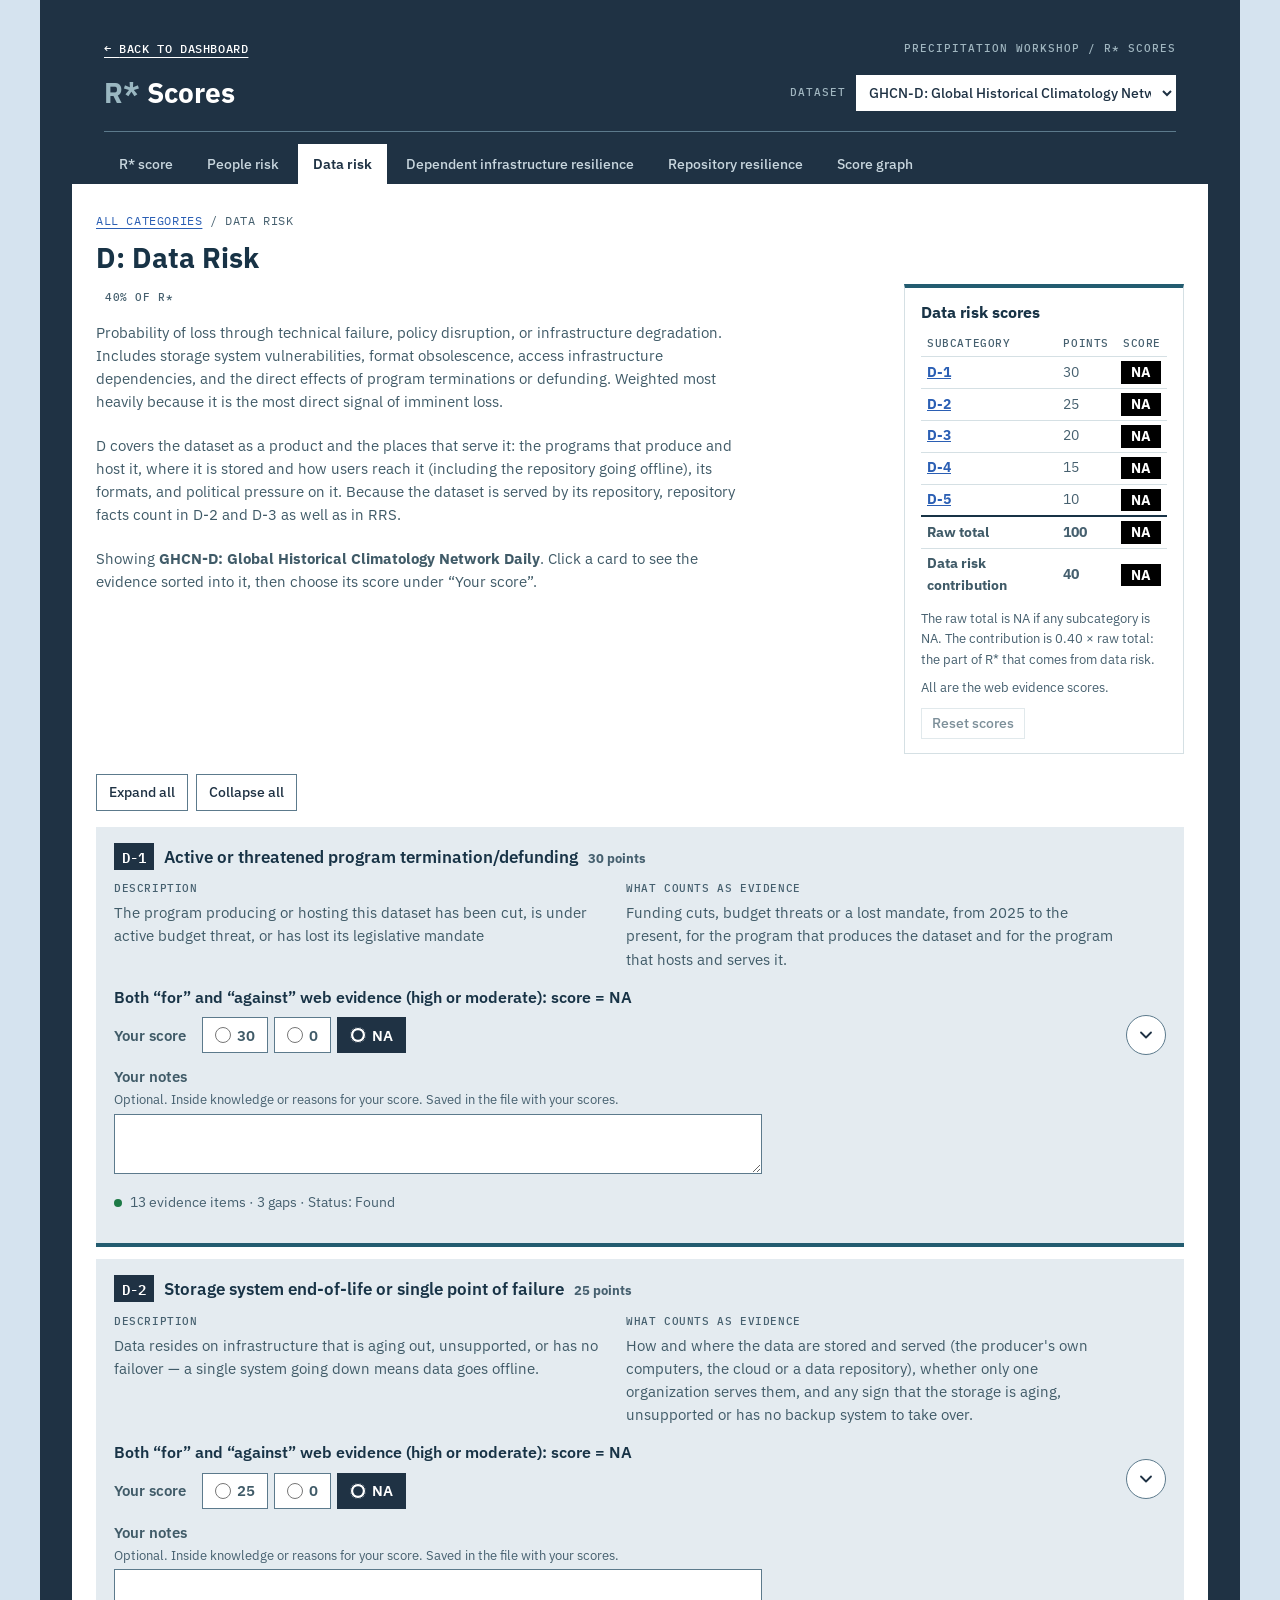
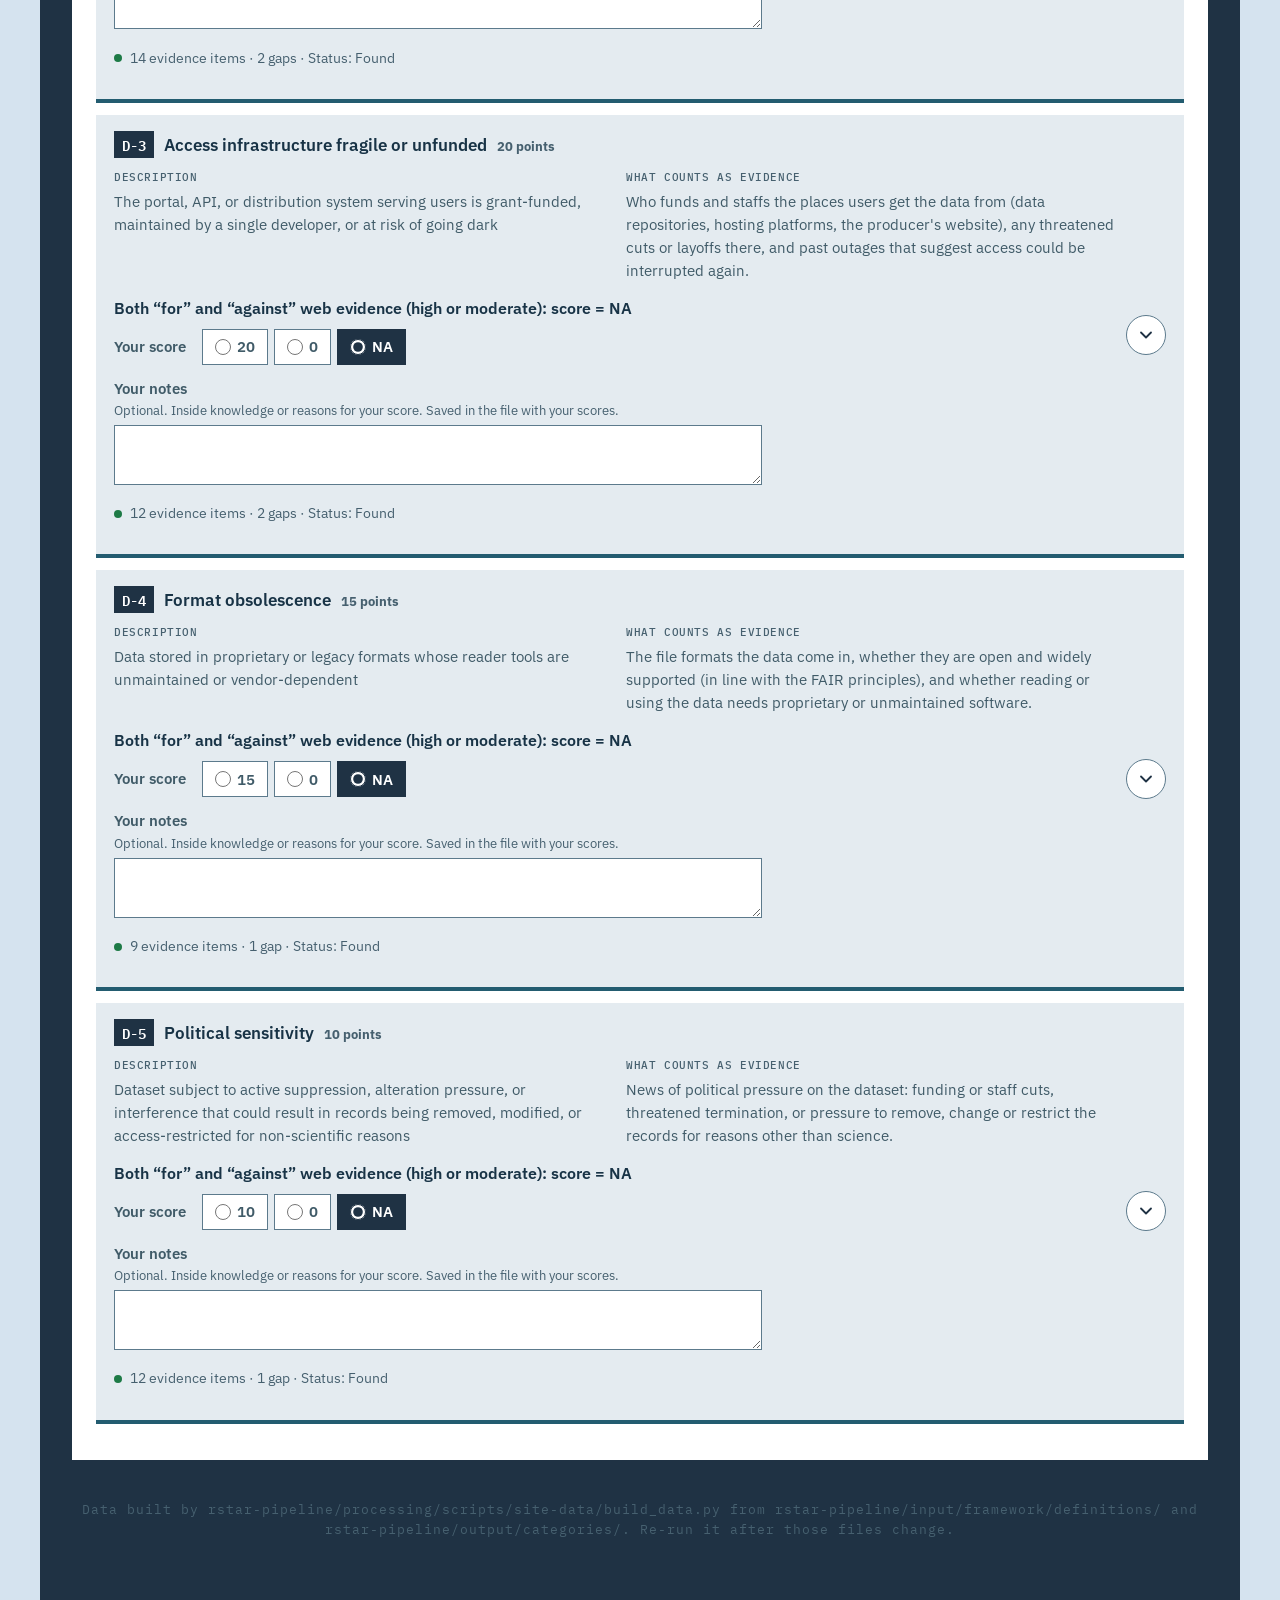
==== commit 0a8a0547: "Gather the R* data pipeline into rstar-pipeline/ (input, processing, output) Everything needed to re" ====
--- a/app/data-risk.html
+++ b/app/data-risk.html
@@ -15,8 +15,8 @@
     <noscript><p class="notice">This page needs JavaScript to show the R* scores.</p></noscript>
   </main>
   <footer class="site-footer dashboard-footer">
-    Data built by <code>app/scripts/build_data.py</code> from <code>rstar_definitions/</code> and
-    <code>data-rstar-categories/datasets/</code>. Re-run it after those files change.
+    Data built by <code>rstar-pipeline/processing/scripts/site-data/build_data.py</code> from <code>rstar-pipeline/input/framework/definitions/</code> and
+    <code>rstar-pipeline/output/categories/</code>. Re-run it after those files change.
   </footer>
   </div>
   <script src="data/rstar-data.js"></script>
--- a/app/assets/dashboard/dashboard.css
+++ b/app/assets/dashboard/dashboard.css
@@ -0,0 +1,1214 @@
+@import url('https://fonts.googleapis.com/css2?family=IBM+Plex+Mono:wght@400;500;600&family=IBM+Plex+Sans:wght@400;500;600;700&display=swap');
+
+/* Based on my_docs/html_css_design/styles.css */
+
+
+/* 1. COLOR VARIABLES */
+
+:root {
+  --navy: #0B1620;
+  --deep-ocean: #1F3244;     /* header, headings, active filters */
+  --ocean-slate: #2A5367;
+  --steel-blue: #5C7A8C;
+  --mist-blue: #9AB7C1;
+  --ice-blue: #E3EDF0;
+
+  --page-bg: #D5E3EF;       /* light blue page around the navy dashboard */
+
+  /* Dataset cards */
+  --dataset-card-bg: #E4EBF0;
+  --dataset-card-hover: #CAD8E3;   /* hover and open (selected) card header */
+  --dataset-card-rule: #235C70;    /* 4px line under each card */
+  --dataset-details-bg: #FFFFFF;
+  --dataset-label-text: #46606F;   /* steel-blue darkened to pass AA on the card colors (4.57:1 on hover) */
+  --card-bg: #FFFFFF;
+  --panel-bg: #EDF3F5;
+
+  --heading-text: #183346;
+  --body-text: #405B68;
+  --muted-text: #5C7A8C;     /* 4.55:1 on white (was #637C88, 4.4:1) */
+
+  --divider: #D5E0E4;
+
+  /* Header text on the navy band */
+  --header-label: #A0B6C0;
+  --header-text: #C8D6DE;
+  --header-rule: #5C7A8C;
+
+  /* Footer text on the navy dashboard background */
+  --on-navy-text: #A0B6C0;
+
+  --tag-blue-bg: #D5E5EA;
+  --tag-blue-text: #315D76;
+
+  --tag-slate-bg: #FFFFFF;    /* white so tags stand out on the grey cards */
+  --tag-slate-text: #405B68;
+
+  --tag-neutral-bg: #FFFFFF;
+  --tag-neutral-text: #405B68;
+
+  /* Category tag colors (one per data-source type) */
+  /* Bright backgrounds with one dark text color; #434343 is
+     5.5:1 or better on each (WCAG AA) */
+  --tag-category-text: #434343;
+  --tag-gauge-bg: #79D49B;
+  --tag-gauge-text: var(--tag-category-text);
+  --tag-satellite-bg: #B0ECFF;
+  --tag-satellite-text: var(--tag-category-text);
+  --tag-reanalysis-bg: #C6B9FB;
+  --tag-reanalysis-text: var(--tag-category-text);
+  --tag-merged-bg: #FFD28A;
+  --tag-merged-text: var(--tag-category-text);
+  --tag-cdr-bg: #1F3244;
+  --tag-cdr-text: #FFFFFF;
+
+  --focus-ring: #2A5367;
+
+  /* Links in the access-endpoints table */
+  --link-text: #2B5FB4;        /* 6:1 on white */
+  --link-hover: #1D4785;
+}
+
+
+/* 2. DASHBOARD */
+
+body {
+  margin: 0;
+  background: var(--page-bg);
+  color: var(--body-text);
+  font-family: 'IBM Plex Sans', sans-serif;
+  font-size: 14px;
+  line-height: 1.5;
+}
+
+.dashboard {
+  max-width: 1200px;
+  margin: 0 auto;
+  padding: 0 32px 32px;
+  background: var(--deep-ocean);   /* the whole dashboard sits on navy */
+}
+
+.visually-hidden {
+  position: absolute;
+  width: 1px;
+  height: 1px;
+  overflow: hidden;
+  clip: rect(0 0 0 0);
+  white-space: nowrap;
+}
+
+:focus-visible {
+  outline: 2px solid var(--focus-ring);
+  outline-offset: 2px;
+}
+
+
+/* 3. HEADER */
+
+.dashboard-header {
+  background: var(--deep-ocean);
+  color: #FFFFFF;
+  padding: 72px 32px 56px;
+}
+
+.header-top {
+  display: flex;
+  justify-content: space-between;
+  gap: 16px;
+  margin-bottom: 16px;
+}
+
+.header-label {
+  font-family: 'IBM Plex Mono', monospace;
+  font-size: 11px;
+  font-weight: 500;
+  letter-spacing: 1px;
+  text-transform: uppercase;
+  color: var(--header-label);
+}
+
+.dashboard-title {
+  font-size: 36px;
+  font-weight: 700;
+  line-height: 1.15;
+  color: #FFFFFF;
+  margin: 0 0 12px;
+}
+
+.dashboard-description {
+  font-size: 15px;
+  color: var(--header-text);
+  max-width: 650px;
+  margin: 0;
+}
+
+.header-divider {
+  height: 1px;
+  background: var(--header-rule);
+  margin: 24px 0 16px;
+}
+
+.header-meta {
+  display: flex;
+  justify-content: space-between;
+  gap: 16px;
+  color: var(--header-text);
+  font-family: 'IBM Plex Mono', monospace;
+  font-size: 11px;
+  letter-spacing: 0.5px;
+}
+
+
+/* 4. SEARCH BAR */
+
+.search-container {
+  display: flex;
+  align-items: center;
+  gap: 10px;
+  padding-left: 16px;
+  background: #FFFFFF;
+  border: 1px solid var(--divider);
+  margin-bottom: 24px;
+}
+
+.search-container:focus-within {
+  border-color: var(--ocean-slate);
+}
+
+.search-icon {
+  flex: none;
+  width: 18px;
+  height: 18px;
+  fill: none;
+  stroke: var(--steel-blue);
+  stroke-width: 2;
+  stroke-linecap: round;
+}
+
+.search-input {
+  flex: 1;
+  min-width: 0;
+  padding: 14px 16px 14px 0;
+  border: none;
+  outline: none;
+  background: transparent;
+  color: var(--heading-text);
+  font-family: 'IBM Plex Sans', sans-serif;
+  font-size: 15px;
+}
+
+.search-input::placeholder {
+  color: var(--muted-text);
+}
+
+
+/* 5. FILTER SECTION */
+
+/* One white panel holds the filters and the dataset index */
+.content-panel {
+  background: var(--card-bg);
+}
+
+.filter-section {
+  padding: 24px 24px 8px;
+  display: grid;
+  gap: 18px;
+}
+
+.filter-heading {
+  font-family: 'IBM Plex Mono', monospace;
+  font-size: 11px;
+  font-weight: 500;
+  letter-spacing: 0.8px;
+  text-transform: uppercase;
+  color: var(--steel-blue);
+  margin: 0 0 10px;
+}
+
+.filter-buttons {
+  display: flex;
+  flex-wrap: wrap;
+  gap: 8px;
+}
+
+.filter-button {
+  background: var(--ice-blue);
+  border: 1px solid var(--ice-blue);
+  border-radius: 0;
+  padding: 8px 13px;
+  color: var(--deep-ocean);
+  font-family: 'IBM Plex Sans', sans-serif;
+  font-size: 13px;
+  font-weight: 500;
+  cursor: pointer;
+  transition: background 0.2s ease,
+              color 0.2s ease,
+              border-color 0.2s ease;
+}
+
+.filter-button:hover {
+  border-color: var(--ocean-slate);
+}
+
+.filter-button[aria-pressed="true"] {
+  background: var(--deep-ocean);
+  border-color: var(--deep-ocean);
+  color: #FFFFFF;
+}
+
+/* "R* metadata" row: links to the archive pages */
+.rstar-links {
+  list-style: none;
+  margin: 0;
+  padding: 0;
+  display: flex;
+  flex-wrap: wrap;
+  gap: 8px 24px;
+  font-size: 14px;
+}
+
+.filter-count {
+  font-family: 'IBM Plex Mono', monospace;
+  font-size: 11px;
+  opacity: 0.7;
+  margin-left: 4px;
+}
+
+
+/* 6. DATASET INDEX */
+
+.dataset-index-heading {
+  display: flex;
+  justify-content: space-between;
+  align-items: baseline;
+  gap: 16px;
+  padding: 40px 24px 16px;
+}
+
+.dataset-index-heading h2 {
+  font-size: 22px;
+  font-weight: 700;
+  color: var(--deep-ocean);
+  margin: 0;
+}
+
+.dataset-count {
+  font-family: 'IBM Plex Mono', monospace;
+  font-size: 12px;
+  letter-spacing: 0.5px;
+  text-transform: uppercase;
+  color: var(--steel-blue);
+}
+
+.status-message {
+  background: var(--card-bg);
+  padding: 22px 24px;
+  margin: 0;
+}
+
+.status-message code {
+  font-family: 'IBM Plex Mono', monospace;
+  font-size: 12px;
+  background: var(--panel-bg);
+  padding: 2px 5px;
+}
+
+
+/* 7. DATASET CARD */
+
+.dataset-card {
+  background: var(--dataset-card-bg);
+  border-bottom: 4px solid var(--dataset-card-rule);
+}
+
+.dataset-card:last-child {
+  border-bottom: none;
+}
+
+/* The header is not itself a button; the title button's ::after
+   stretches over the whole header so any click on it toggles. */
+.dataset-header {
+  position: relative;
+  padding: 22px 24px;
+  display: grid;
+  grid-template-columns: minmax(0, 1fr) minmax(0, 1fr);
+  column-gap: 32px;
+}
+
+/* Left half: label, title, description and tags. */
+.dataset-header > :not(.card-rstar) {
+  grid-column: 1;
+}
+
+/* Right half: the "R* scores" link (dashboard.js rstarScoresHtml). It sits
+   above the title button's ::after, which covers the whole header, so a
+   click on it follows the link instead of opening the card. */
+.card-rstar {
+  grid-column: 2;
+  grid-row: 1 / span 4;
+  align-self: center;
+  position: relative;
+  z-index: 1;
+  padding: 6px 56px 6px 28px;   /* right: clear of the expand icon */
+  border-left: 1px solid var(--steel-blue);
+}
+
+.card-rstar-link,
+.card-rstar-na {
+  font-size: 28px;
+  font-weight: 600;
+  line-height: 1.2;
+  margin: 0;
+}
+
+.card-rstar-link {
+  color: var(--link-text);      /* 5.1:1 on the card, 4.2:1 on its hover colour (large text needs 3:1) */
+  text-decoration: underline;
+  text-decoration-thickness: 2px;
+  text-underline-offset: 5px;
+}
+
+.card-rstar-link:hover {
+  color: var(--link-hover);
+}
+
+.card-rstar-na {
+  color: var(--deep-ocean);
+}
+
+.card-rstar-note {
+  font-family: 'IBM Plex Mono', monospace;
+  font-size: 11px;
+  font-weight: 500;
+  letter-spacing: 0.6px;
+  text-transform: uppercase;
+  color: var(--dataset-label-text);
+  margin: 8px 0 0;
+}
+
+.dataset-header:hover,
+.dataset-card.expanded .dataset-header {
+  background: var(--dataset-card-hover);
+}
+
+.dataset-number {
+  font-family: 'IBM Plex Mono', monospace;
+  font-size: 11px;
+  font-weight: 500;
+  letter-spacing: 0.6px;
+  text-transform: uppercase;
+  color: var(--dataset-label-text);
+  margin-bottom: 8px;
+}
+
+.dataset-title {
+  font-size: 21px;
+  font-weight: 600;
+  line-height: 1.3;
+  color: var(--deep-ocean);
+  margin: 0 40px 6px 0;
+}
+
+.dataset-toggle {
+  all: unset;
+  cursor: pointer;
+}
+
+.dataset-toggle::after {
+  content: "";
+  position: absolute;
+  inset: 0;
+}
+
+.dataset-toggle:focus-visible {
+  outline: none;
+}
+
+.dataset-toggle:focus-visible::after {
+  outline: 2px solid var(--focus-ring);
+  outline-offset: -2px;
+}
+
+.dataset-description {
+  max-width: 820px;
+  font-size: 14px;
+  line-height: 1.5;
+  color: var(--body-text);
+  margin: 0 40px 14px 0;
+}
+
+
+/* 8. DATASET TAGS */
+
+.dataset-tags {
+  display: flex;
+  flex-wrap: wrap;
+  gap: 8px;
+}
+
+.tag {
+  display: inline-block;
+  padding: 5px 9px;
+  font-family: 'IBM Plex Sans', sans-serif;
+  font-size: 12px;
+  font-weight: 500;
+  line-height: 1.2;
+}
+
+.tag-slate {
+  background: var(--tag-slate-bg);
+  color: var(--tag-slate-text);
+}
+
+.tag-neutral {
+  background: var(--tag-neutral-bg);
+  color: var(--tag-neutral-text);
+  font-family: 'IBM Plex Mono', monospace;
+}
+
+.tag-gauge      { background: var(--tag-gauge-bg);      color: var(--tag-gauge-text); }
+.tag-satellite  { background: var(--tag-satellite-bg);  color: var(--tag-satellite-text); }
+.tag-reanalysis { background: var(--tag-reanalysis-bg); color: var(--tag-reanalysis-text); }
+.tag-merged     { background: var(--tag-merged-bg);     color: var(--tag-merged-text); }
+
+.tag-cdr {
+  background: var(--tag-cdr-bg);
+  color: var(--tag-cdr-text);
+  font-family: 'IBM Plex Mono', monospace;
+  letter-spacing: 0.4px;
+}
+
+
+/* 9. EXPAND / COLLAPSE ICON */
+
+.expand-icon {
+  position: absolute;
+  right: 24px;
+  top: 20px;
+  width: 22px;
+  height: 22px;
+  fill: none;
+  stroke: var(--deep-ocean);
+  stroke-width: 1.8;
+  stroke-linecap: round;
+  pointer-events: none;
+}
+
+.expand-icon .icon-close { display: none; }
+
+.dataset-card.expanded .expand-icon .icon-open  { display: none; }
+.dataset-card.expanded .expand-icon .icon-close { display: inline; }
+
+
+/* 10. EXPANDED PANEL
+   Animates open by transitioning the grid row from 0fr to 1fr. */
+
+.dataset-details {
+  display: grid;
+  grid-template-rows: 0fr;
+  transition: grid-template-rows 0.25s ease;
+  background: var(--dataset-details-bg);
+}
+
+.dataset-card.expanded .dataset-details {
+  grid-template-rows: 1fr;
+}
+
+.details-inner {
+  overflow: hidden;
+  visibility: hidden;
+  transition: visibility 0.25s;
+}
+
+.dataset-card.expanded .details-inner {
+  visibility: visible;
+}
+
+.details-content {
+  padding: 26px 24px;
+  border-top: 1px solid var(--divider);
+}
+
+.details-heading {
+  font-size: 15px;
+  font-weight: 600;
+  color: var(--deep-ocean);
+  margin: 0 0 8px;
+}
+
+.details-heading.details-subheading {
+  margin-top: 18px;
+}
+
+.details-heading.caps {
+  font-size: 13px;
+  letter-spacing: 0.6px;
+  text-transform: uppercase;
+  margin-bottom: 14px;
+}
+
+.details-description {
+  max-width: 820px;
+  font-size: 14px;
+  line-height: 1.6;
+  color: var(--body-text);
+  margin: 0;
+}
+
+
+/* 11. METADATA GRID */
+
+.metadata-grid {
+  display: grid;
+  grid-template-columns: repeat(3, minmax(0, 1fr));
+  gap: 18px 28px;
+  margin: 0;
+}
+
+.metadata-item dt {
+  font-family: 'IBM Plex Mono', monospace;
+  font-size: 10px;
+  font-weight: 500;
+  letter-spacing: 0.5px;
+  text-transform: uppercase;
+  color: var(--muted-text);
+  margin-bottom: 5px;
+}
+
+.metadata-item dd {
+  margin: 0;
+  font-size: 13px;
+  font-weight: 500;
+  color: var(--deep-ocean);
+}
+
+
+/* 11b. DATA ACCESS ENDPOINTS TABLE */
+
+.endpoints-table {
+  width: 100%;
+  max-width: 820px;
+  border-collapse: collapse;
+  font-size: 13px;
+}
+
+.endpoints-table th {
+  font-family: 'IBM Plex Mono', monospace;
+  font-size: 10px;
+  font-weight: 500;
+  letter-spacing: 0.5px;
+  text-transform: uppercase;
+  color: var(--muted-text);
+  text-align: left;
+  padding: 0 16px 8px 0;
+  border-bottom: 1px solid var(--divider);
+}
+
+.endpoints-table td {
+  padding: 10px 16px 10px 0;
+  border-bottom: 1px solid var(--divider);
+  vertical-align: top;
+  color: var(--deep-ocean);
+  font-weight: 500;
+}
+
+.endpoints-table th:first-child,
+.endpoints-table td:first-child {
+  width: 40%;
+}
+
+.endpoints-table a {
+  font-family: 'IBM Plex Mono', monospace;
+  font-weight: 400;
+  color: var(--link-text);
+  text-decoration: underline;
+  text-underline-offset: 3px;
+  overflow-wrap: anywhere;
+}
+
+.endpoints-table a:hover {
+  color: var(--link-hover);
+}
+
+/* The "Data archive(s)" table uses the same look; its links are names,
+   not addresses, so they keep the body font. */
+.archives-table a {
+  font-family: inherit;
+  font-weight: 500;
+}
+
+
+/* 11c. ARCHIVE LINK (in the dataset panel) */
+
+.archive-link {
+  color: var(--link-text);
+  text-decoration: underline;
+  text-underline-offset: 3px;
+}
+
+.archive-link:hover {
+  color: var(--link-hover);
+}
+
+
+/* 12. DIVIDERS */
+
+.section-divider {
+  height: 1px;
+  background: var(--divider);
+  border: none;
+  margin: 20px 0;
+}
+
+
+/* 13. FOOTER */
+
+.dashboard-footer {
+  margin-top: 32px;
+  text-align: center;
+  font-family: 'IBM Plex Mono', monospace;
+  font-size: 11px;
+  letter-spacing: 1px;
+  color: var(--on-navy-text);
+}
+
+
+/* 13b. ARCHIVE PAGE (archive.html) */
+
+.back-link {
+  font-family: 'IBM Plex Mono', monospace;
+  font-size: 12px;
+  font-weight: 500;
+  letter-spacing: 0.6px;
+  text-transform: uppercase;
+  color: #FFFFFF;
+  text-decoration: underline;
+  text-underline-offset: 4px;
+}
+
+.back-link:hover {
+  color: var(--header-text);
+}
+
+.archive-header :focus-visible {
+  outline-color: #FFFFFF;
+}
+
+.archive-tabs {
+  display: flex;
+  flex-wrap: wrap;
+  gap: 8px;
+  padding: 24px 24px 0 40px;
+  border-bottom: 1px solid var(--divider);
+}
+
+.archive-tabs[hidden] {
+  display: none;
+}
+
+.archive-tab {
+  background: var(--ice-blue);
+  border: 1px solid var(--ice-blue);
+  border-bottom: none;
+  border-radius: 0;
+  padding: 10px 16px;
+  color: var(--deep-ocean);
+  font-family: 'IBM Plex Sans', sans-serif;
+  font-size: 13px;
+  font-weight: 500;
+  cursor: pointer;
+}
+
+.archive-tab:hover {
+  border-color: var(--ocean-slate);
+}
+
+.archive-tab[aria-selected="true"] {
+  background: var(--deep-ocean);
+  border-color: var(--deep-ocean);
+  color: #FFFFFF;
+}
+
+/* Text rendered from the Markdown pages */
+.prose {
+  max-width: 860px;
+  padding: 32px 24px 40px 40px;
+  color: var(--body-text);
+  font-size: 15px;
+  line-height: 1.65;
+}
+
+.page-date {
+  font-family: 'IBM Plex Mono', monospace;
+  font-size: 12px;
+  letter-spacing: 0.5px;
+  text-transform: uppercase;
+  color: var(--muted-text);
+  margin: 0 0 12px;
+}
+
+.prose h2 {
+  font-size: 24px;
+  font-weight: 700;
+  line-height: 1.25;
+  color: var(--deep-ocean);
+  margin: 0 0 20px;
+}
+
+.prose h3 {
+  font-size: 18px;
+  font-weight: 600;
+  color: var(--deep-ocean);
+  margin: 36px 0 12px;
+  padding-top: 20px;
+  border-top: 1px solid var(--divider);
+}
+
+.prose h4 {
+  font-size: 15px;
+  font-weight: 600;
+  color: var(--deep-ocean);
+  margin: 24px 0 8px;
+}
+
+.prose p {
+  margin: 0 0 14px;
+}
+
+/* R* query statement (from the page's query file) */
+.rstar-query {
+  background: var(--panel-bg);
+  border-left: 4px solid var(--dataset-card-rule);
+  padding: 14px 18px 2px;
+  margin: 0 0 20px;
+}
+
+/* Same size as the other h3s (18px): between h2 (24px) and body text (15px) */
+.prose .rstar-query h3 {
+  margin: 0 0 8px;
+  padding-top: 0;
+  border-top: none;
+}
+
+.rstar-query p {
+  margin-bottom: 12px;
+}
+
+/* Research question and "Searched on" list (from the page's record file) */
+.research-scope {
+  margin: 0 0 24px;
+  padding-bottom: 20px;
+  border-bottom: 1px solid var(--divider);
+}
+
+/* Same sizes on the archive, instrument and dataset pages; the element
+   levels differ (h3/h4 under an archive report's h2 title, h2/h3 on a
+   dataset part page) so each page's headings stay in order. */
+.prose .question-heading {
+  font-size: 1.5rem;
+  font-weight: 600;
+  margin: 0 0 12px;
+  padding-top: 0;
+  border-top: none;
+}
+
+.prose .searched-on-heading {
+  font-size: 1.1rem;
+  font-weight: 600;
+  margin: 16px 0 8px;
+  padding-top: 0;
+  border-top: none;
+}
+
+.searched-on {
+  margin-bottom: 0;
+}
+
+.searched-on li {
+  margin-bottom: 4px;
+}
+
+.prose strong {
+  color: var(--heading-text);
+  font-weight: 600;
+}
+
+.prose ul,
+.prose ol {
+  margin: 0 0 14px;
+  padding-left: 22px;
+}
+
+.prose li {
+  margin-bottom: 8px;
+}
+
+.prose li > ul,
+.prose li > ol {
+  margin: 8px 0 0;
+}
+
+.prose a {
+  color: var(--link-text);
+  text-decoration: underline;
+  text-underline-offset: 3px;
+  overflow-wrap: anywhere;
+}
+
+.prose a:hover {
+  color: var(--link-hover);
+}
+
+.prose code {
+  font-family: 'IBM Plex Mono', monospace;
+  font-size: 13px;
+  background: var(--panel-bg);
+  padding: 1px 5px;
+}
+
+.table-scroll {
+  overflow-x: auto;
+  margin: 0 0 20px;
+}
+
+.prose table {
+  width: 100%;
+  min-width: 640px;
+  border-collapse: collapse;
+  font-size: 13px;
+  line-height: 1.5;
+}
+
+.prose th {
+  font-family: 'IBM Plex Mono', monospace;
+  font-size: 10px;
+  font-weight: 500;
+  letter-spacing: 0.5px;
+  text-transform: uppercase;
+  color: var(--muted-text);
+  text-align: left;
+  padding: 0 14px 8px 0;
+  border-bottom: 1px solid var(--divider);
+}
+
+.prose td {
+  padding: 10px 14px 10px 0;
+  border-bottom: 1px solid var(--divider);
+  vertical-align: top;
+  color: var(--deep-ocean);
+}
+
+.archive-datasets {
+  background: var(--dataset-card-bg);
+  border-top: 4px solid var(--dataset-card-rule);
+  padding: 28px 24px 32px 40px;
+}
+
+.archive-datasets h2 {
+  font-size: 18px;
+  font-weight: 700;
+  color: var(--deep-ocean);
+  margin: 0 0 14px;
+}
+
+.archive-dataset-list {
+  list-style: none;
+  margin: 0;
+  padding: 0;
+  display: grid;
+  gap: 10px;
+}
+
+.archive-dataset-list a {
+  color: var(--link-text);
+  font-weight: 500;
+  text-decoration: underline;
+  text-underline-offset: 3px;
+}
+
+.archive-dataset-list a:hover {
+  color: var(--link-hover);
+}
+
+.archive-dataset-archives {
+  display: block;
+  font-family: 'IBM Plex Mono', monospace;
+  font-size: 11px;
+  color: var(--dataset-label-text);
+}
+
+/* 13c. DATASET WEB RESEARCH PAGES (dataset.html) */
+
+/* The answers' sections are <h2>s here (the page title is the <h1>),
+   at 1.5rem. */
+.dataset-prose h2 {
+  font-size: 1.5rem;
+  font-weight: 600;
+  margin: 36px 0 12px;
+  padding-top: 20px;
+  border-top: 1px solid var(--divider);
+}
+
+.dataset-prose h3 {
+  font-size: 15px;
+  margin: 24px 0 8px;
+  padding-top: 0;
+  border-top: none;
+}
+
+.dataset-prose .research-part:first-child h2,
+.search-results > h2:first-child,
+.dataset-prose article > h2:first-child {
+  margin-top: 0;
+  padding-top: 0;
+  border-top: none;
+}
+
+.research-part {
+  margin-bottom: 8px;
+}
+
+.research-part-link,
+.summary-link {
+  font-weight: 500;
+}
+
+.summary-link {
+  margin-bottom: 20px;
+}
+
+.part-nav {
+  display: flex;
+  justify-content: space-between;
+  flex-wrap: wrap;
+  gap: 12px 24px;
+  margin-top: 36px;
+  padding-top: 20px;
+  border-top: 1px solid var(--divider);
+  font-weight: 500;
+}
+
+.part-nav-next {
+  margin-left: auto;
+}
+
+/* Search across one dataset's research (dataset-search.js) */
+.search-results .search-summary {
+  color: var(--muted-text);
+  margin-bottom: 8px;
+}
+
+.dataset-prose .search-group h3 {
+  font-size: 1.1rem;
+  margin: 28px 0 10px;
+}
+
+.search-hits {
+  list-style: none;
+  padding-left: 0;
+  margin: 0;
+}
+
+.prose .search-hits li {
+  margin: 0 0 16px;
+  padding-left: 14px;
+  border-left: 3px solid var(--divider);
+}
+
+.search-hit-link {
+  font-weight: 500;
+}
+
+.search-hit-count {
+  margin-left: 8px;
+  font-family: 'IBM Plex Mono', monospace;
+  font-size: 11px;
+  letter-spacing: 0.4px;
+  text-transform: uppercase;
+  color: var(--muted-text);
+}
+
+.prose .search-snippet {
+  margin: 4px 0 0;
+  font-size: 14px;
+}
+
+/* Matched words: dark text on yellow (over 9:1) */
+.prose mark {
+  background: #FFE08A;
+  color: var(--heading-text);
+  padding: 0 1px;
+}
+
+.search-note {
+  background: var(--panel-bg);
+  border-left: 4px solid var(--dataset-card-rule);
+  padding: 10px 14px;
+}
+
+.search-note a {
+  margin-left: 6px;
+  font-weight: 500;
+}
+
+/* Section links from search results land below the top edge */
+.dataset-prose [id] {
+  scroll-margin-top: 16px;
+}
+
+/* 13d. DATASET OVERVIEW PAGES (overview.html) */
+
+.overview-toc {
+  background: var(--panel-bg);
+  border-left: 4px solid var(--dataset-card-rule);
+  padding: 14px 18px 6px;
+  margin: 0 0 8px;
+}
+
+.dataset-prose .overview-toc-heading {
+  font-family: 'IBM Plex Mono', monospace;
+  font-size: 11px;
+  font-weight: 500;
+  letter-spacing: 0.6px;
+  text-transform: uppercase;
+  color: var(--muted-text);
+  margin: 0 0 8px;
+  padding-top: 0;
+  border-top: none;
+}
+
+.overview-toc ul {
+  list-style: none;
+  padding-left: 0;
+  display: flex;
+  flex-wrap: wrap;
+  gap: 4px 20px;
+}
+
+.overview-toc li {
+  margin-bottom: 4px;
+}
+
+/* Label / value tables: no minimum width, so they fit narrow screens */
+.prose .facts-table {
+  min-width: 0;
+  margin: 0 0 20px;
+}
+
+.prose .facts-table th {
+  width: 30%;
+  padding: 10px 14px 10px 0;
+  vertical-align: top;
+}
+
+.fact-note {
+  color: var(--muted-text);
+  font-size: 12px;
+}
+
+.reference-list li {
+  margin-bottom: 10px;
+}
+
+
+/* 14. RESPONSIVE DESIGN */
+
+@media (max-width: 900px) {
+  .metadata-grid {
+    grid-template-columns: repeat(2, minmax(0, 1fr));
+  }
+}
+
+@media (max-width: 700px) {
+  .dashboard {
+    padding: 0 16px 16px;
+  }
+
+  .dashboard-header {
+    padding: 32px 4px 32px;
+  }
+
+  .dataset-index-heading {
+    padding: 28px 16px 8px;
+  }
+
+  .dashboard-title {
+    font-size: 28px;
+  }
+
+  .header-top,
+  .header-meta {
+    flex-direction: column;
+    gap: 4px;
+  }
+
+  .dataset-header {
+    padding: 18px 16px;
+    grid-template-columns: minmax(0, 1fr);
+  }
+
+  /* One column: the R* link goes under the tags. */
+  .card-rstar {
+    grid-column: 1;
+    grid-row: auto;
+    margin-top: 16px;
+    padding: 14px 0 0;
+    border-left: none;
+    border-top: 1px solid var(--steel-blue);
+  }
+
+  .card-rstar-link,
+  .card-rstar-na {
+    font-size: 24px;
+  }
+
+  .expand-icon {
+    right: 16px;
+    top: 16px;
+  }
+
+  .dataset-title {
+    font-size: 18px;
+  }
+
+  .details-content {
+    padding: 20px 16px;
+  }
+
+  .metadata-grid {
+    grid-template-columns: 1fr;
+    gap: 14px;
+  }
+
+  .endpoints-table th:first-child,
+  .endpoints-table td:first-child {
+    width: 45%;
+  }
+
+  .filter-section {
+    padding: 16px;
+  }
+
+  .archive-tabs {
+    padding: 16px 16px 0;
+  }
+
+  .prose {
+    padding: 24px 16px 32px;
+  }
+
+  .archive-datasets {
+    padding: 24px 16px;
+  }
+
+  .prose .facts-table th {
+    width: 38%;
+  }
+}
+
+@media (prefers-reduced-motion: reduce) {
+  .dataset-details,
+  .details-inner {
+    transition: none;
+  }
+}
--- a/app/assets/styles.css
+++ b/app/assets/styles.css
@@ -294,7 +294,8 @@
 .graph-panel { margin: 0 0 16px; background: var(--surface); border: 1px solid var(--border); border-top: 4px solid var(--card-rule); border-radius: var(--radius); padding: 14px 18px; box-shadow: var(--shadow); }
 .graph-controls { display: flex; flex-wrap: wrap; align-items: center; justify-content: space-between; gap: 8px 24px; margin: 0 0 8px; }
 .graph-controls .graph-options { margin: 0; }
-.graph-ev-control { display: flex; flex-wrap: wrap; align-items: center; gap: 4px 12px; }
+/* Own row, so the switch stays put whether or not the "Showing N evidence items" status is shown. */
+.graph-ev-control { flex-basis: 100%; display: flex; flex-wrap: wrap; align-items: center; gap: 4px 12px; }
 .graph-ev-status { margin: 0; font-size: 0.85rem; color: var(--muted); }
 .graph-ev-status:empty { display: none; }
 .graph-note { margin: 8px 0 0; font-size: 0.85rem; color: var(--muted); max-width: 90ch; }
